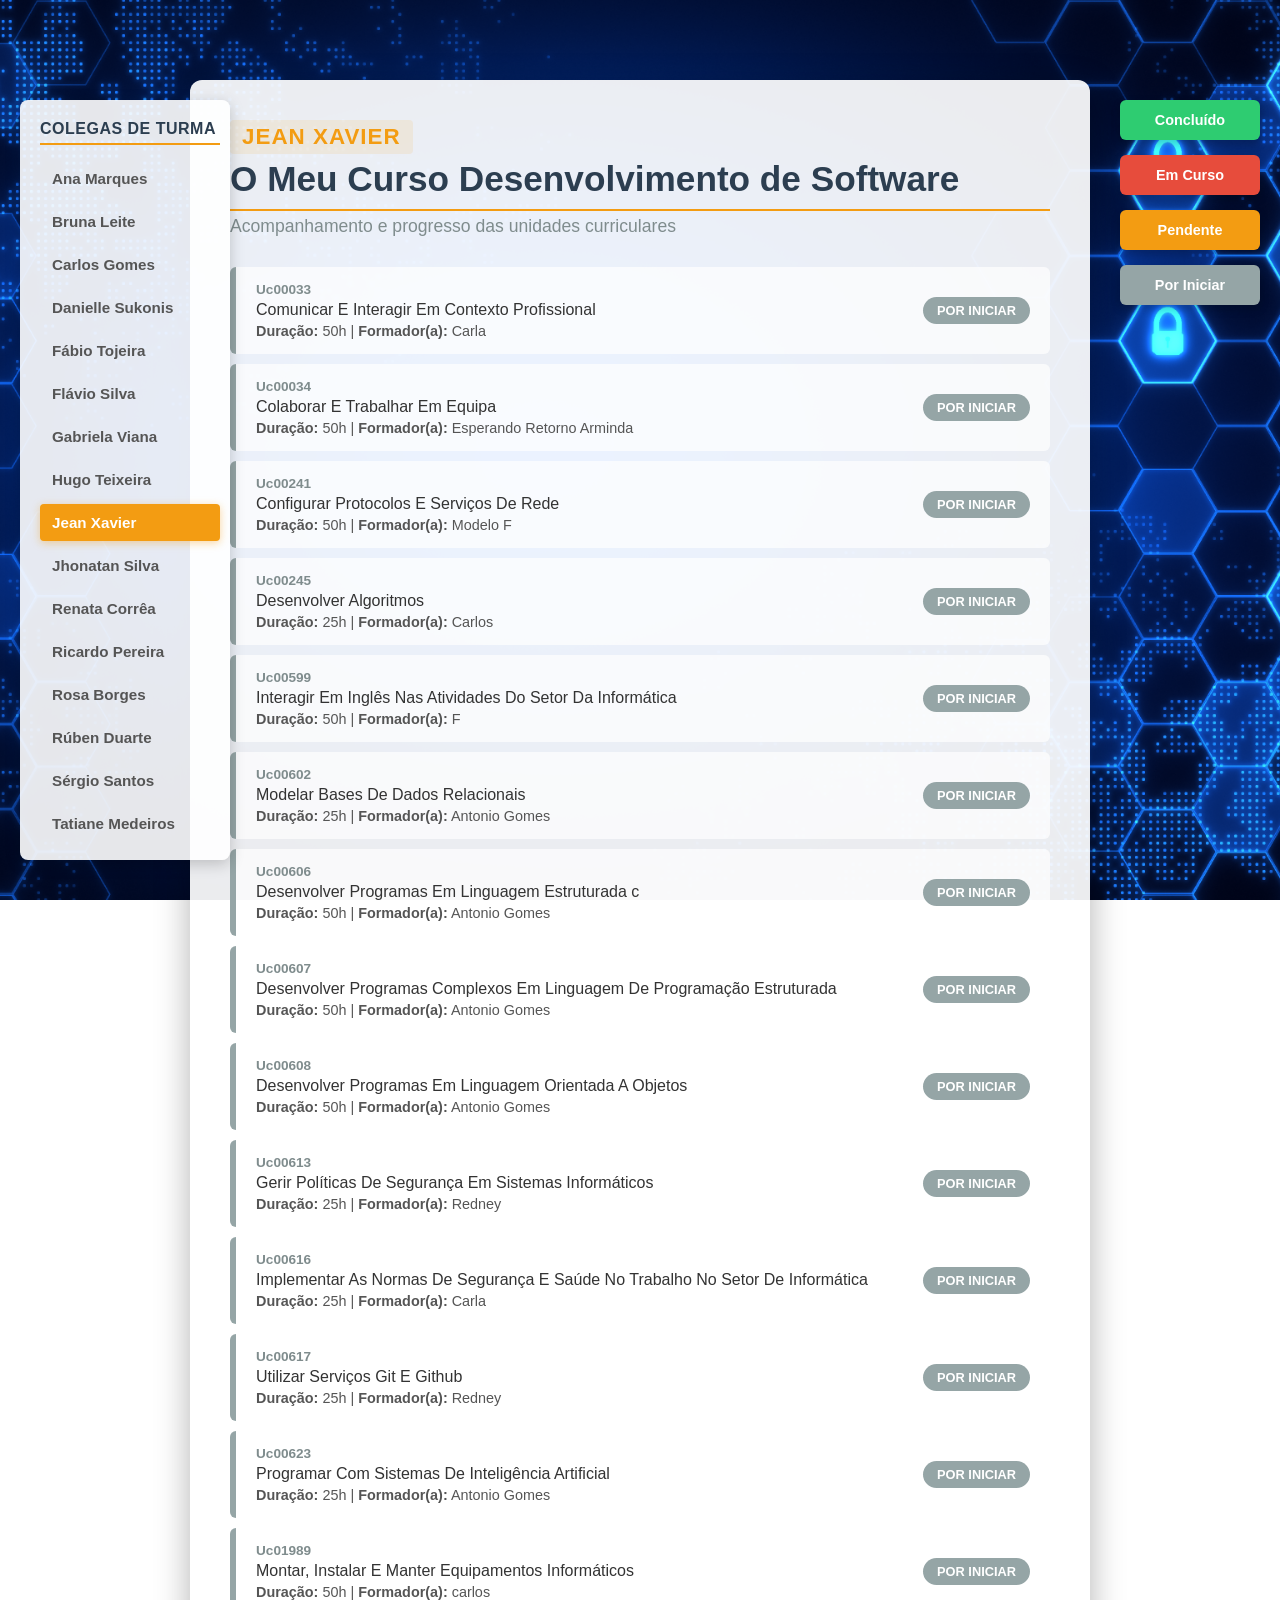
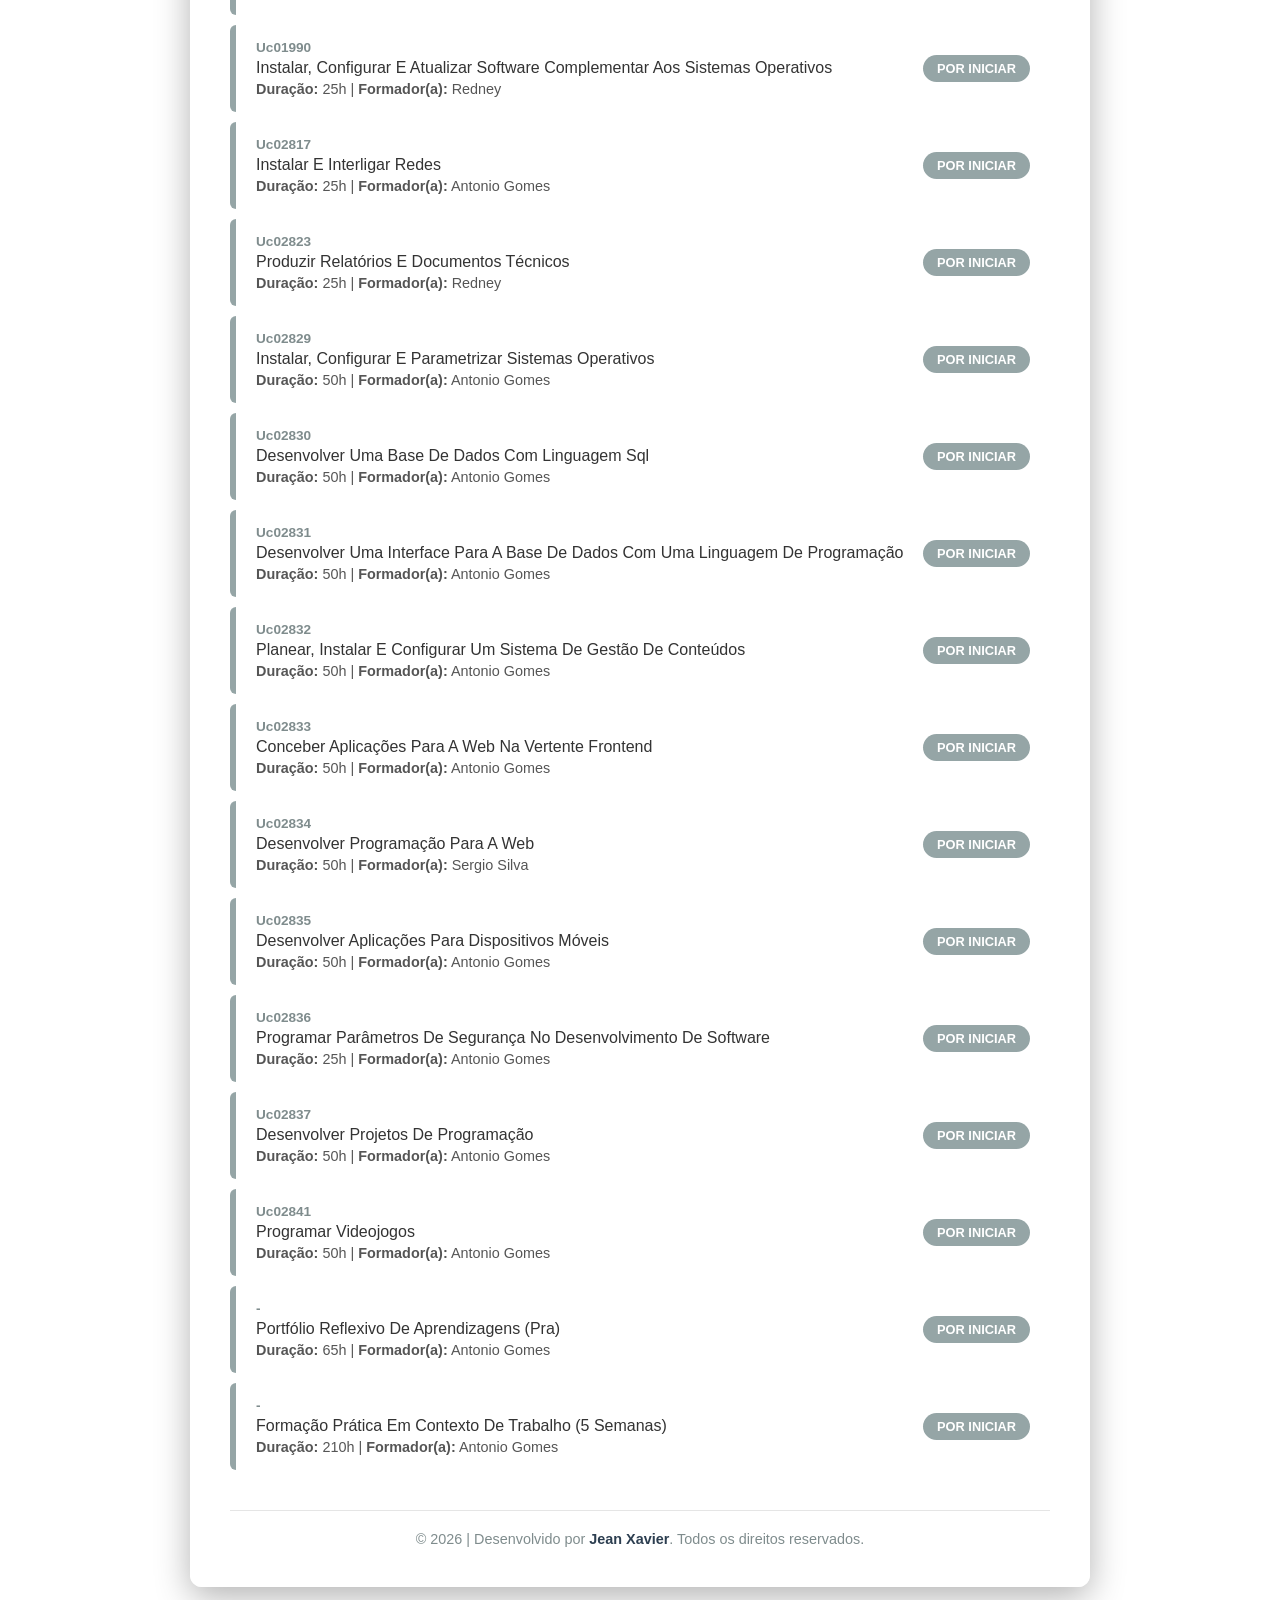
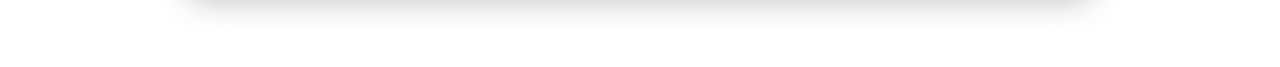
==== index.html @ ca2a17a9 "Rename minhasucs.html to index.html" ====
<!DOCTYPE html>
<html lang="pt-PT">
<head>
    <meta charset="UTF-8">
    <meta name="viewport" content="width=device-width, initial-scale=1.0">
    <title>O Meu Curso Desenvolvimento de Software</title>
    <!-- Interligação ao ficheiro CSS externo -->
    <link rel="stylesheet" href="estilos.css">
</head>
<body>

     <!-- LISTA DE COLEGAS (Lado Esquerdo) - Lista Atualizada -->
    <div class="painel-colegas-esquerda">
        <h3>Colegas de Turma</h3>
        <ul class="lista-colegas">
            <li class="colega-item" onclick="selecionarAluno(this)">Ana Marques</li>
            <li class="colega-item" onclick="selecionarAluno(this)">Bruna Leite</li>
            <li class="colega-item" onclick="selecionarAluno(this)">Carlos Gomes</li>
            <li class="colega-item" onclick="selecionarAluno(this)">Danielle Sukonis</li>
            <li class="colega-item" onclick="selecionarAluno(this)">Fábio Tojeira</li>
            <li class="colega-item" onclick="selecionarAluno(this)">Flávio Silva</li>
            <li class="colega-item" onclick="selecionarAluno(this)">Gabriela Viana</li>
            <li class="colega-item" onclick="selecionarAluno(this)">Hugo Teixeira</li>
            <li class="colega-item active" onclick="selecionarAluno(this)">Jean Xavier</li>
            <li class="colega-item" onclick="selecionarAluno(this)">Jhonatan Silva</li>
            <li class="colega-item" onclick="selecionarAluno(this)">Renata Corrêa</li>
            <li class="colega-item" onclick="selecionarAluno(this)">Ricardo Pereira</li>
            <li class="colega-item" onclick="selecionarAluno(this)">Rosa Borges</li>
            <li class="colega-item" onclick="selecionarAluno(this)">Rúben Duarte</li>
            <li class="colega-item" onclick="selecionarAluno(this)">Sérgio Santos</li>
            <li class="colega-item" onclick="selecionarAluno(this)">Tatiane Medeiros</li>
        </ul>
    </div>
    <!-- Legendes Laterais (Fixas) - Lado Direito -->
    <div class="painel-botoes-direita">
        <button class="btn-status btn-verde">Concluído</button>
        <button class="btn-status btn-azul">Em Curso</button>
        <button class="btn-status btn-laranja">Pendente</button>
        <button class="btn-status btn-cinza">Por Iniciar</button>
    </div>

    <!-- Contentor com tamanho flexível que cresce automaticamente -->
    <div class="container-curso" style="height: auto; min-height: 400px; overflow: visible;">
        
        <!-- NOME DO ALUNO SELECIONADO NO TOPO -->
        <div id="aluno-topo-destaque" class="aluno-topo-nome">Jean Xavier</div>

        <h1>O Meu Curso Desenvolvimento de Software</h1>
        <p class="subtitulo">Acompanhamento e progresso das unidades curriculares</p>

        <!-- ABERTURA DA LISTA -->
        <ul class="lista-materias">

      
<!-- Matéria 1 -->
            <li class="materia-item" onclick="abrirSeletor(this)">
                <div class="materia-detalhes">
                    <span class="materia-codigo">Uc00033</span>
                    <span class="materia-name">Comunicar E Interagir Em Contexto Profissional</span>
                    <span class="materia-info-extra"><strong>Duração:</strong> 50h | <strong>Formador(a):</strong> Carla</span>
                </div>
                <span class="badge-status">Pendente</span>
            </li>

<!-- Matéria 2 -->
            <li class="materia-item" onclick="abrirSeletor(this)">
                <div class="materia-detalhes">
                    <span class="materia-codigo">Uc00034</span>
                    <span class="materia-name">Colaborar E Trabalhar Em Equipa</span>
                    <span class="materia-info-extra"><strong>Duração:</strong> 50h | <strong>Formador(a):</strong> Esperando Retorno Arminda</span>
                </div>
                <span class="badge-status">Pendente</span>
            </li>

<!-- Matéria 3 -->
            <li class="materia-item" onclick="abrirSeletor(this)">
                <div class="materia-detalhes">
                    <span class="materia-codigo">Uc00241</span>
                    <span class="materia-name">Configurar Protocolos E Serviços De Rede</span>
                    <span class="materia-info-extra"><strong>Duração:</strong> 50h | <strong>Formador(a):</strong> Modelo F</span>
                </div>
                <span class="badge-status">Pendente</span>
            </li>

<!-- Matéria 4 -->
            <li class="materia-item" onclick="abrirSeletor(this)">
                <div class="materia-detalhes">
                    <span class="materia-codigo">Uc00245</span>
                    <span class="materia-name">Desenvolver Algoritmos</span>
                    <span class="materia-info-extra"><strong>Duração:</strong> 25h | <strong>Formador(a):</strong> Carlos</span>
                </div>
                <span class="badge-status">Pendente</span>
            </li>

<!-- Matéria 5 -->
            <li class="materia-item" onclick="abrirSeletor(this)">
                <div class="materia-detalhes">
                    <span class="materia-codigo">Uc00599</span>
                    <span class="materia-name">Interagir Em Inglês Nas Atividades Do Setor Da Informática</span>
                    <span class="materia-info-extra"><strong>Duração:</strong> 50h | <strong>Formador(a):</strong> F</span>
                </div>
                <span class="badge-status">Pendente</span>
            </li>

<!-- Matéria 6 -->
            <li class="materia-item" onclick="abrirSeletor(this)">
                <div class="materia-detalhes">
                    <span class="materia-codigo">Uc00602</span>
                    <span class="materia-name">Modelar Bases De Dados Relacionais</span>
                    <span class="materia-info-extra"><strong>Duração:</strong> 25h | <strong>Formador(a):</strong> Antonio Gomes</span>
                </div>
                <span class="badge-status">Pendente</span>
            </li>

<!-- Matéria 7 -->
            <li class="materia-item" onclick="abrirSeletor(this)">
                <div class="materia-detalhes">
                    <span class="materia-codigo">Uc00606</span>
                    <span class="materia-name">Desenvolver Programas Em Linguagem Estruturada c</span>
                    <span class="materia-info-extra"><strong>Duração:</strong> 50h | <strong>Formador(a):</strong> Antonio Gomes</span>
                </div>
                <span class="badge-status">Pendente</span>
            </li>

<!-- Matéria 8 -->
            <li class="materia-item" onclick="abrirSeletor(this)">
                <div class="materia-detalhes">
                    <span class="materia-codigo">Uc00607</span>
                    <span class="materia-name">Desenvolver Programas Complexos Em Linguagem De Programação Estruturada</span>
                    <span class="materia-info-extra"><strong>Duração:</strong> 50h | <strong>Formador(a):</strong> Antonio Gomes</span>
                </div>
                <span class="badge-status">Pendente</span>
            </li>

<!-- Matéria 9 -->
            <li class="materia-item" onclick="abrirSeletor(this)">
                <div class="materia-detalhes">
                    <span class="materia-codigo">Uc00608</span>
                    <span class="materia-name">Desenvolver Programas Em Linguagem Orientada A Objetos</span>
                    <span class="materia-info-extra"><strong>Duração:</strong> 50h | <strong>Formador(a):</strong> Antonio Gomes</span>
                </div>
                <span class="badge-status">Pendente</span>
            </li>

<!-- Matéria 10 -->
            <li class="materia-item" onclick="abrirSeletor(this)">
                <div class="materia-detalhes">
                    <span class="materia-codigo">Uc00613</span>
                    <span class="materia-name">Gerir Políticas De Segurança Em Sistemas Informáticos</span>
                    <span class="materia-info-extra"><strong>Duração:</strong> 25h | <strong>Formador(a):</strong> Redney</span>
                </div>
                <span class="badge-status">Pendente</span>
            </li>

<!-- Matéria 11 -->
            <li class="materia-item" onclick="abrirSeletor(this)">
                <div class="materia-detalhes">
                    <span class="materia-codigo">Uc00616</span>
                    <span class="materia-name">Implementar As Normas De Segurança E Saúde No Trabalho No Setor De Informática</span>
                    <span class="materia-info-extra"><strong>Duração:</strong> 25h | <strong>Formador(a):</strong> Carla</span>
                </div>
                <span class="badge-status">Pendente</span>
            </li>

<!-- Matéria 12 -->
            <li class="materia-item" onclick="abrirSeletor(this)">
                <div class="materia-detalhes">
                    <span class="materia-codigo">Uc00617</span>
                    <span class="materia-name">Utilizar Serviços Git E Github</span>
                    <span class="materia-info-extra"><strong>Duração:</strong> 25h | <strong>Formador(a):</strong> Redney</span>
                </div>
                <span class="badge-status">Pendente</span>
            </li>

<!-- Matéria 13 -->
            <li class="materia-item" onclick="abrirSeletor(this)">
                <div class="materia-detalhes">
                    <span class="materia-codigo">Uc00623</span>
                    <span class="materia-name">Programar Com Sistemas De Inteligência Artificial</span>
                    <span class="materia-info-extra"><strong>Duração:</strong> 25h | <strong>Formador(a):</strong> Antonio Gomes</span>
                </div>
                <span class="badge-status">Pendente</span>
            </li>

<!-- Matéria 14 -->
            <li class="materia-item" onclick="abrirSeletor(this)">
                <div class="materia-detalhes">
                    <span class="materia-codigo">Uc01989</span>
                    <span class="materia-name">Montar, Instalar E Manter Equipamentos Informáticos</span>
                    <span class="materia-info-extra"><strong>Duração:</strong> 50h | <strong>Formador(a):</strong> carlos</span>
                </div>
                <span class="badge-status">Pendente</span>
            </li>

<!-- Matéria 15 -->
            <li class="materia-item" onclick="abrirSeletor(this)">
                <div class="materia-detalhes">
                    <span class="materia-codigo">Uc01990</span>
                    <span class="materia-name">Instalar, Configurar E Atualizar Software Complementar Aos Sistemas Operativos</span>
                    <span class="materia-info-extra"><strong>Duração:</strong> 25h | <strong>Formador(a):</strong> Redney</span>
                </div>
                <span class="badge-status">Pendente</span>
            </li>

<!-- Matéria 16 -->
            <li class="materia-item" onclick="abrirSeletor(this)">
                <div class="materia-detalhes">
                    <span class="materia-codigo">Uc02817</span>
                    <span class="materia-name">Instalar E Interligar Redes</span>
                    <span class="materia-info-extra"><strong>Duração:</strong> 25h | <strong>Formador(a):</strong> Antonio Gomes</span>
                </div>
                <span class="badge-status">Pendente</span>
            </li>

<!-- Matéria 17 -->
            <li class="materia-item" onclick="abrirSeletor(this)">
                <div class="materia-detalhes">
                    <span class="materia-codigo">Uc02823</span>
                    <span class="materia-name">Produzir Relatórios E Documentos Técnicos</span>
                    <span class="materia-info-extra"><strong>Duração:</strong> 25h | <strong>Formador(a):</strong> Redney</span>
                </div>
                <span class="badge-status">Pendente</span>
            </li>

<!-- Matéria 18 -->
            <li class="materia-item" onclick="abrirSeletor(this)">
                <div class="materia-detalhes">
                    <span class="materia-codigo">Uc02829</span>
                    <span class="materia-name">Instalar, Configurar E Parametrizar Sistemas Operativos</span>
                    <span class="materia-info-extra"><strong>Duração:</strong> 50h | <strong>Formador(a):</strong> Antonio Gomes</span>
                </div>
                <span class="badge-status">Pendente</span>
            </li>

<!-- Matéria 19 -->
            <li class="materia-item" onclick="abrirSeletor(this)">
                <div class="materia-detalhes">
                    <span class="materia-codigo">Uc02830</span>
                    <span class="materia-name">Desenvolver Uma Base De Dados Com Linguagem Sql</span>
                    <span class="materia-info-extra"><strong>Duração:</strong> 50h | <strong>Formador(a):</strong> Antonio Gomes</span>
                </div>
                <span class="badge-status">Pendente</span>
            </li>

<!-- Matéria 20 -->
            <li class="materia-item" onclick="abrirSeletor(this)">
                <div class="materia-detalhes">
                    <span class="materia-codigo">Uc02831</span>
                    <span class="materia-name">Desenvolver Uma Interface Para A Base De Dados Com Uma Linguagem De Programação</span>
                    <span class="materia-info-extra"><strong>Duração:</strong> 50h | <strong>Formador(a):</strong> Antonio Gomes</span>
                </div>
                <span class="badge-status">Pendente</span>
            </li>

<!-- Matéria 21 -->
            <li class="materia-item" onclick="abrirSeletor(this)">
                <div class="materia-detalhes">
                    <span class="materia-codigo">Uc02832</span>
                    <span class="materia-name">Planear, Instalar E Configurar Um Sistema De Gestão De Conteúdos</span>
                    <span class="materia-info-extra"><strong>Duração:</strong> 50h | <strong>Formador(a):</strong> Antonio Gomes</span>
                </div>
                <span class="badge-status">Pendente</span>
            </li>

<!-- Matéria 22 -->
            <li class="materia-item" onclick="abrirSeletor(this)">
                <div class="materia-detalhes">
                    <span class="materia-codigo">Uc02833</span>
                    <span class="materia-name">Conceber Aplicações Para A Web Na Vertente Frontend</span>
                    <span class="materia-info-extra"><strong>Duração:</strong> 50h | <strong>Formador(a):</strong> Antonio Gomes</span>
                </div>
                <span class="badge-status">Pendente</span>
            </li>

<!-- Matéria 23 -->
            <li class="materia-item" onclick="abrirSeletor(this)">
                <div class="materia-detalhes">
                    <span class="materia-codigo">Uc02834</span>
                    <span class="materia-name">Desenvolver Programação Para A Web</span>
                    <span class="materia-info-extra"><strong>Duração:</strong> 50h | <strong>Formador(a):</strong> Sergio Silva</span>
                </div>
                <span class="badge-status">Pendente</span>
            </li>

<!-- Matéria 24 -->
            <li class="materia-item" onclick="abrirSeletor(this)">
                <div class="materia-detalhes">
                    <span class="materia-codigo">Uc02835</span>
                    <span class="materia-name">Desenvolver Aplicações Para Dispositivos Móveis</span>
                    <span class="materia-info-extra"><strong>Duração:</strong> 50h | <strong>Formador(a):</strong> Antonio Gomes</span>
                </div>
                <span class="badge-status">Pendente</span>
            </li>

<!-- Matéria 25 -->
            <li class="materia-item" onclick="abrirSeletor(this)">
                <div class="materia-detalhes">
                    <span class="materia-codigo">Uc02836</span>
                    <span class="materia-name">Programar Parâmetros De Segurança No Desenvolvimento De Software</span>
                    <span class="materia-info-extra"><strong>Duração:</strong> 25h | <strong>Formador(a):</strong> Antonio Gomes</span>
                </div>
                <span class="badge-status">Pendente</span>
            </li>

<!-- Matéria 26 -->
            <li class="materia-item" onclick="abrirSeletor(this)">
                <div class="materia-detalhes">
                    <span class="materia-codigo">Uc02837</span>
                    <span class="materia-name">Desenvolver Projetos De Programação</span>
                    <span class="materia-info-extra"><strong>Duração:</strong> 50h | <strong>Formador(a):</strong> Antonio Gomes</span>
                </div>
                <span class="badge-status">Pendente</span>
            </li>

<!-- Matéria 27 -->
            <li class="materia-item" onclick="abrirSeletor(this)">
                <div class="materia-detalhes">
                    <span class="materia-codigo">Uc02841</span>
                    <span class="materia-name">Programar Videojogos</span>
                    <span class="materia-info-extra"><strong>Duração:</strong> 50h | <strong>Formador(a):</strong> Antonio Gomes</span>
                </div>
                <span class="badge-status">Pendente</span>
            </li>

<!-- Matéria 28 -->
            <li class="materia-item" onclick="abrirSeletor(this)">
                <div class="materia-detalhes">
                    <span class="materia-codigo">-</span>
                    <span class="materia-name">Portfólio Reflexivo De Aprendizagens (Pra)</span>
                    <span class="materia-info-extra"><strong>Duração:</strong> 65h | <strong>Formador(a):</strong> Antonio Gomes</span>
                </div>
                <span class="badge-status">Pendente</span>
            </li>

<!-- Matéria 29 -->
            <li class="materia-item" onclick="abrirSeletor(this)">
                <div class="materia-detalhes">
                    <span class="materia-codigo">-</span>
                    <span class="materia-name">Formação Prática Em Contexto De Trabalho (5 Semanas)</span>
                    <span class="materia-info-extra"><strong>Duração:</strong> 210h | <strong>Formador(a):</strong> Antonio Gomes</span>
                </div>
                <span class="badge-status">Pendente</span>
            </li>

            <!-- PODE COLAR AS RESTANTES MATÉRIAS EXATAMENTE AQUI -->

        </ul> <!-- FECHO DA LISTA -->

        <!-- Rodapé do Projeto -->
        <footer class="footer-curso">
            <p>&copy; <span id="ano-atual">2026</span> | Desenvolvido por <strong>Jean Xavier</strong>. Todos os direitos reservados.</p>
        </footer>

    </div> <!-- FECHO DA DIV CONTAINER-CURSO -->

    <!-- Painel Push de Seleção Flutuante -->
    <div id="modalStatus" class="modal-background" onclick="fecharSeletor(event)">
        <div class="modal-content">
            <h3>Alterar Estado da Matéria</h3>
            <div class="modal-botoes">
                <button class="btn-status btn-verde" onclick="atualizarStatus('concluido', 'Concluído')">Concluído</button>
                <button class="btn-status btn-azul" onclick="atualizarStatus('andamento', 'Em Curso')">Em Curso</button>
                <button class="btn-status btn-laranja" onclick="atualizarStatus('pendente', 'Pendente')">Pendente</button>
                <button class="btn-status btn-cinza" onclick="atualizarStatus('por-iniciar', 'Por Iniciar')">Por Iniciar</button>
            </div>
        </div>
    </div>

    <!-- JavaScript Avançado com suporte a múltiplos Alunos -->
    <script>
        document.getElementById('ano-atual').innerText = new Date().getFullYear();

        let elementoSelecionado = null;
        let alunoAtivo = "Jean Xavier"; // Define o aluno padrão ao carregar a página

        // Carrega os dados salvos do aluno ativo
        function carregarEstadosAluno() {
            document.querySelectorAll('.materia-item').forEach(materia => {
                const idMateria = materia.getAttribute('data-id');
                // O segredo está aqui: a chave de salvamento junta o nome do aluno com o ID da UC
                const chaveSalvamento = alunoAtivo + "_" + idMateria;
                const estadoGuardado = localStorage.getItem(chaveSalvamento);

                if (estadoGuardado) {
                    const dados = JSON.parse(estadoGuardado);
                    materia.className = "materia-item " + dados.classe;
                    const badge = materia.querySelector('.badge-status');
                    if (badge) { badge.innerText = dados.texto; }
                } else {
                    // Se o aluno não tiver dados salvos nesta UC, reseta para o padrão "Por Iniciar"
                    materia.className = "materia-item por-iniciar";
                    const badge = materia.querySelector('.badge-status');
                    if (badge) { badge.innerText = "Por Iniciar"; }
                }
            });
        }

        // Executado ao clicar num nome da lista da esquerda
        function selecionarAluno(elemento) {
            // Remove destaque ativo do anterior e coloca no novo
            document.querySelectorAll('.colega-item').forEach(item => item.classList.remove('active'));
            elemento.classList.add('active');

            // Atualiza as variáveis e o texto do topo
            alunoAtivo = elemento.innerText;
            document.getElementById('aluno-topo-destaque').innerText = alunoAtivo;

            // Recarrega as matérias com o histórico deste aluno específico
            carregarEstadosAluno();
        }

        // Recupera dados do aluno padrão ao abrir a página
        window.addEventListener('DOMContentLoaded', () => {
            carregarEstadosAluno();
        });

        function abrirSeletor(elemento) {
            elementoSelecionado = elemento;
            document.getElementById('modalStatus').classList.add('active');
        }

        function fecharSeletor(event) {
            if (!event || event.target.id === 'modalStatus') {
                document.getElementById('modalStatus').classList.remove('active');
                elementoSelecionado = null;
            }
        }

        function atualizarStatus(classeStatus, textoBadge) {
            if (elementoSelecionado) {
                elementoSelecionado.className = "materia-item " + classeStatus;
                const badge = elementoSelecionado.querySelector('.badge-status');
                if (badge) { badge.innerText = textoBadge; }

                const idMateria = elementoSelecionado.getAttribute('data-id');
                if (idMateria) {
                    // Guarda associando ao Nome do Aluno Atual
                    const chaveSalvamento = alunoAtivo + "_" + idMateria;
                    const dadosParaGuardar = { classe: classeStatus, texto: textoBadge };
                    localStorage.setItem(chaveSalvamento, JSON.stringify(dadosParaGuardar));
                }
                fecharSeletor(null);
            }
        }
    </script>
</body>
</html>
---- estilos.css ----
/* ==========================================================================
   CAMPO IDENTIFICADO PARA ADICIONAR A FOTO DE FUNDO
   Substitua o link dentro de url('...') pela imagem que desejar
   ========================================================================== */
body {
    background-image: url('fundo.png'); 
    background-attachment: fixed;          
    background-size: cover;                  
    background-position: center;         
    background-repeat: no-repeat;
    font-family: Arial, sans-serif;
    color: #333333;
    min-height: 100vh;
    padding: 40px 20px;
    margin: 0;
    box-sizing: border-box;
}

* {
    box-sizing: border-box;
    padding: 0;
    margin: 0;
}

.container-curso {
    max-width: 900px;
    margin: 40px auto;
    background: rgba(255, 255, 255, 0.92); 
    padding: 40px;
    border-radius: 12px;
    box-shadow: 0 10px 35px rgba(0,0,0,0.3); 
    position: relative;
}

h1 {
    color: #2c3e50;
    margin-bottom: 5px;
    font-size: 2.2rem;
    border-bottom: 2px solid #f39c12;
    padding-bottom: 10px;
}

.subtitulo {
    font-size: 1.1rem;
    color: #7f8c8d;
    margin-bottom: 30px;
}

.lista-materias {
    list-style: none;
}

.materia-item {
    display: flex;
    justify-content: space-between;
    align-items: center;
    padding: 15px 20px;
    margin-bottom: 10px;
    background: rgba(255, 255, 255, 0.7);
    border-radius: 6px;
    border-left: 6px solid #bdc3c7;
    transition: all 0.25s ease;
    cursor: pointer;
}

.materia-item:hover {
    background: #ffffff;
    transform: translateX(8px);
    box-shadow: 0 4px 15px rgba(0,0,0,0.12);
}

.materia-detalhes {
    display: flex;
    flex-direction: column;
    gap: 4px;
}

.materia-codigo {
    font-size: 0.85rem;
    font-weight: bold;
    color: #7f8c8d;
}

.materia-nome {
    font-size: 1.15rem;
    font-weight: bold;
    color: #2c3e50;
    transition: all 0.2s ease;
}

.materia-info-extra {
    font-size: 0.9rem;
    color: #555555;
}

/* ==========================================================================
   CONFIGURAÇÃO DOS ESTADOS E CORES ATUALIZADAS
   ========================================================================== */
   
/* 1. Concluído: Verde e Riscado */
.materia-item.concluido { border-left-color: #2ecc71; }
.materia-item.concluido .materia-nome {
    color: #2ecc71;
    text-decoration: line-through;
    opacity: 0.75;
}
.materia-item.concluido .badge-status { background-color: #2ecc71; }

/* 2. Em Curso: Vermelho */
.materia-item.andamento { border-left-color: #e74c3c; }
.materia-item.andamento .badge-status { background-color: #e74c3c; }

/* 3. Pendente: Laranja */
.materia-item.pendente { border-left-color: #f39c12; }
.materia-item.pendente .badge-status { background-color: #f39c12; }

/* 4. Por Iniciar / Cancelar: Cinza */
.materia-item.por-iniciar { border-left-color: #95a5a6; }
.materia-item.por-iniciar .badge-status { background-color: #95a5a6; }

.badge-status {
    padding: 6px 14px;
    border-radius: 20px;
    color: white;
    font-size: 0.8rem;
    font-weight: bold;
    text-transform: uppercase;
    white-space: nowrap;
}

/* BOTOES FIXOS NA LATERAL DIREITA */
.painel-botoes-direita {
    position: fixed;
    top: 100px;
    right: 20px;
    display: flex;
    flex-direction: column;
    gap: 15px;
    z-index: 1000;
}

.btn-status {
    width: 140px;
    padding: 12px;
    border: none;
    border-radius: 6px;
    color: white;
    font-weight: bold;
    font-size: 0.9rem;
    cursor: pointer;
    box-shadow: 0 4px 10px rgba(0,0,0,0.2);
    transition: transform 0.2s ease, box-shadow 0.2s ease;
    text-align: center;
}

.btn-status:hover {
    transform: scale(1.05);
    box-shadow: 0 6px 15px rgba(0,0,0,0.3);
}

.btn-verde { background-color: #2ecc71; }
.btn-azul { background-color: #e74c3c; } /* Mudado para Vermelho na lateral */
.btn-laranja { background-color: #f39c12; }
.btn-cinza { background-color: #95a5a6; }

/* MODAL / POPUP FLUTUANTE (PUSH SELECTION) */
.modal-background {
    position: fixed;
    top: 0;
    left: 0;
    width: 100%;
    height: 100%;
    background: rgba(0, 0, 0, 0.5);
    display: flex;
    justify-content: center;
    align-items: center;
    z-index: 2000;
    opacity: 0;
    pointer-events: none;
    transition: opacity 0.3s ease;
}

.modal-background.active {
    opacity: 1;
    pointer-events: auto;
}

.modal-content {
    background: white;
    padding: 30px;
    border-radius: 12px;
    text-align: center;
    box-shadow: 0 10px 30px rgba(0,0,0,0.3);
    max-width: 350px;
    width: 100%;
    transform: scale(0.8);
    transition: transform 0.3s ease;
}

.modal-background.active .modal-content { transform: scale(1); }
.modal-content h3 { margin-bottom: 20px; color: #2c3e50; font-size: 1.2rem; }
.modal-botoes { display: flex; flex-direction: column; gap: 12px; align-items: center; }
.modal-botoes .btn-status { width: 100%; }

.footer-curso {
    text-align: center;
    margin-top: 40px;
    padding-top: 20px;
    border-top: 1px solid rgba(0, 0, 0, 0.1);
    font-size: 0.9rem;
    color: #7f8c8d;
}
.footer-curso strong {
    color: #2c3e50;
}

@media (max-width: 1200px) {
    .painel-botoes-direita {
        position: static;
        flex-direction: row;
        justify-content: center;
        margin-bottom: 20px;
    }
}
/* ==========================================================================
   NOVOS COMPONENTES: LISTA DE COLEGAS E NOME NO TOPO
   ========================================================================== */

.painel-colegas-esquerda {
    position: fixed;
    top: 100px;
    left: 20px;
    width: 210px;
    background: rgba(255, 255, 255, 0.9);
    padding: 20px;
    border-radius: 8px;
    box-shadow: 0 4px 15px rgba(0,0,0,0.2);
    z-index: 1000;

 /* LINHAS ADICIONADAS PARA ADICIONAR O SCROLL: */
    max-height: calc(100vh - 140px); /* Limita a altura do painel ao tamanho do ecrã */
    overflow-y: auto;                /* Ativa a barra de rolagem vertical quando necessário */
    padding-right: 10px;             /* Cria espaço para a barra de rolagem não cortar as letras */
}
.painel-colegas-esquerda h3 {
    font-size: 1rem;
    color: #2c3e50;
    margin-bottom: 15px;
    border-bottom: 2px solid #f39c12;
    padding-bottom: 5px;
    text-transform: uppercase;
    letter-spacing: 0.5px;
}

.lista-colegas {
    list-style: none;
}

.colega-item {
    padding: 10px 12px;
    margin-bottom: 6px;
    border-radius: 4px;
    cursor: pointer;
    font-weight: bold;
    font-size: 0.95rem;
    color: #555;
    transition: all 0.2s ease;
}

.colega-item:hover {
    background: rgba(243, 156, 18, 0.15);
    color: #f39c12;
    transform: translateX(4px);
}


/* Aluno atualmente selecionado na lista */
.colega-item.active {
    background: #f39c12;
    color: white;
    box-shadow: 0 2px 8px rgba(243, 156, 18, 0.4);
}

/* Texto de destaque no topo (Acima do H1) */
.aluno-topo-nome {
    font-size: 1.4rem;
    font-weight: bold;
    color: #f39c12;
    text-transform: uppercase;
    letter-spacing: 1px;
    margin-bottom: 5px;
    display: inline-block;
    background: rgba(243, 156, 18, 0.1);
    padding: 4px 12px;
    border-radius: 4px;
}

/* Ajuste de margens na caixa central para não sobrepor as barras laterais */
@media (min-width: 1400px) {
    .container-curso {
        margin-left: 260px;
        margin-right: 200px;
    }
}
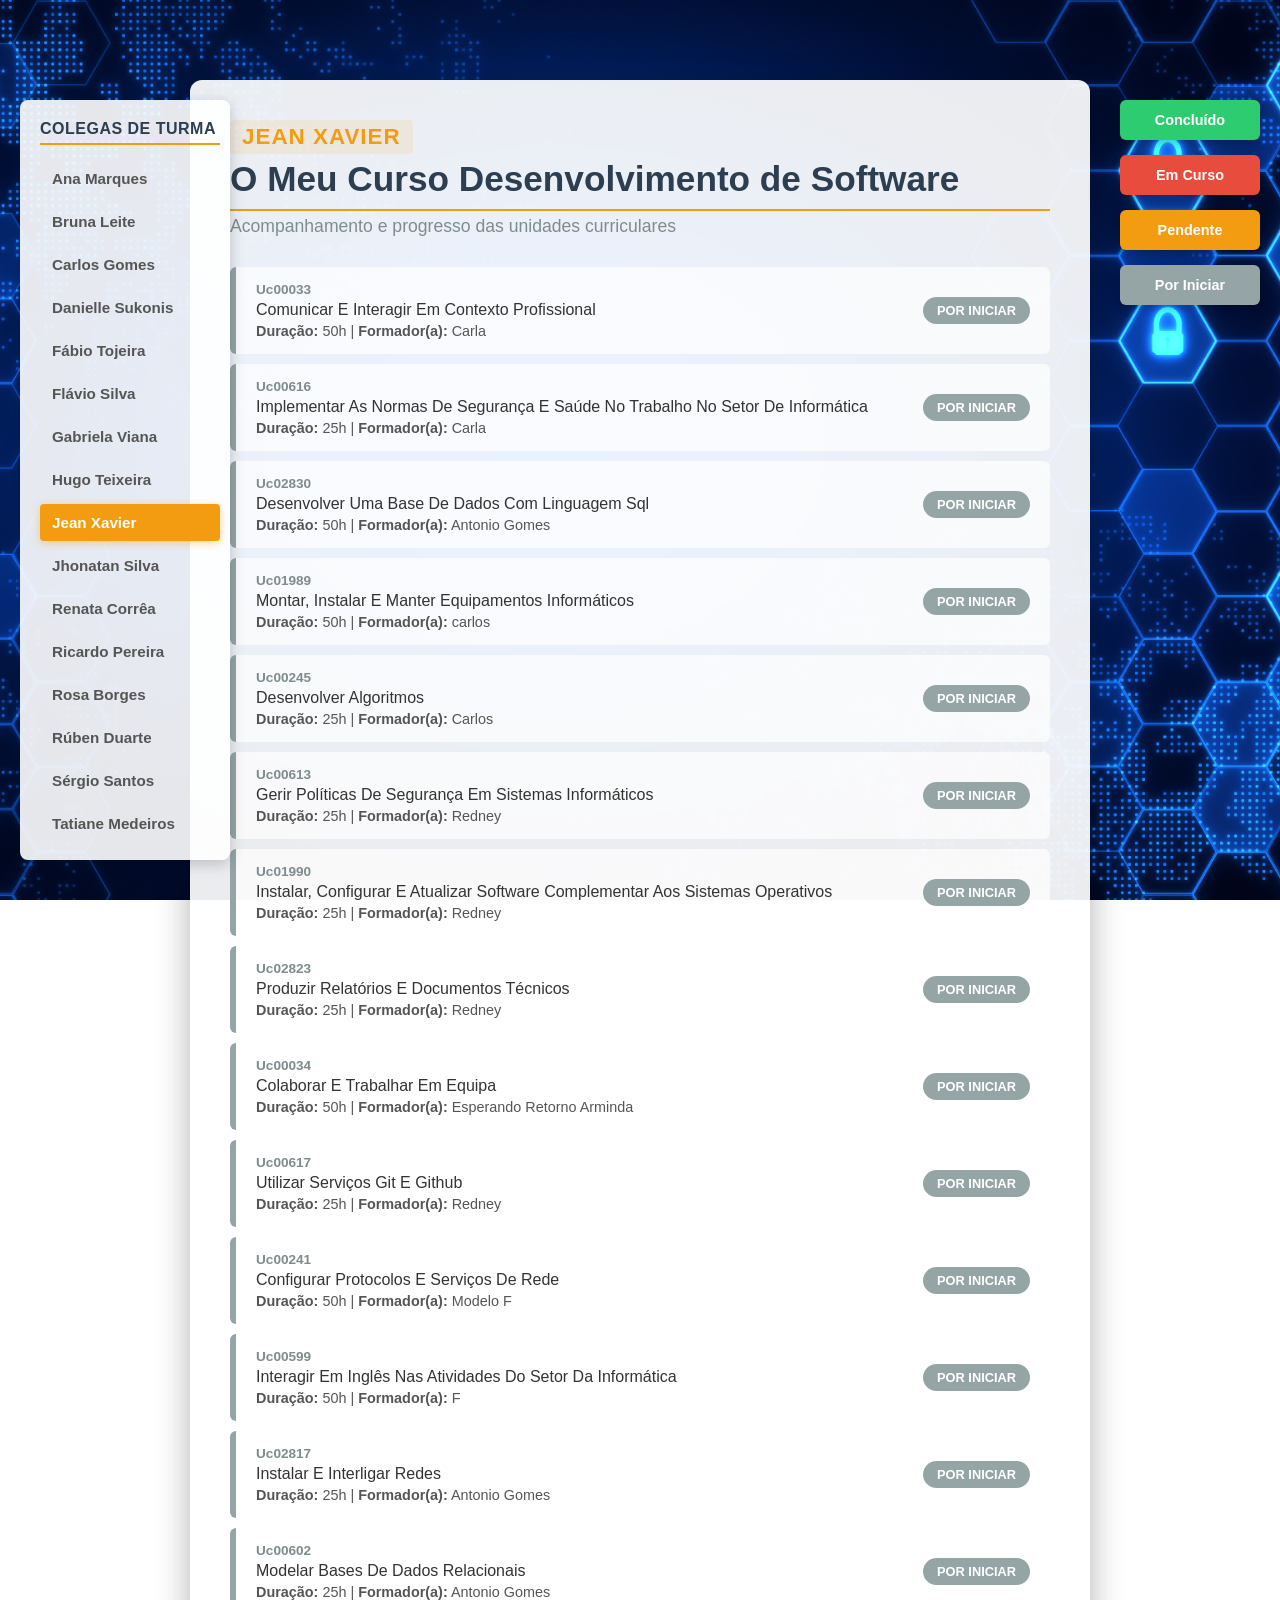
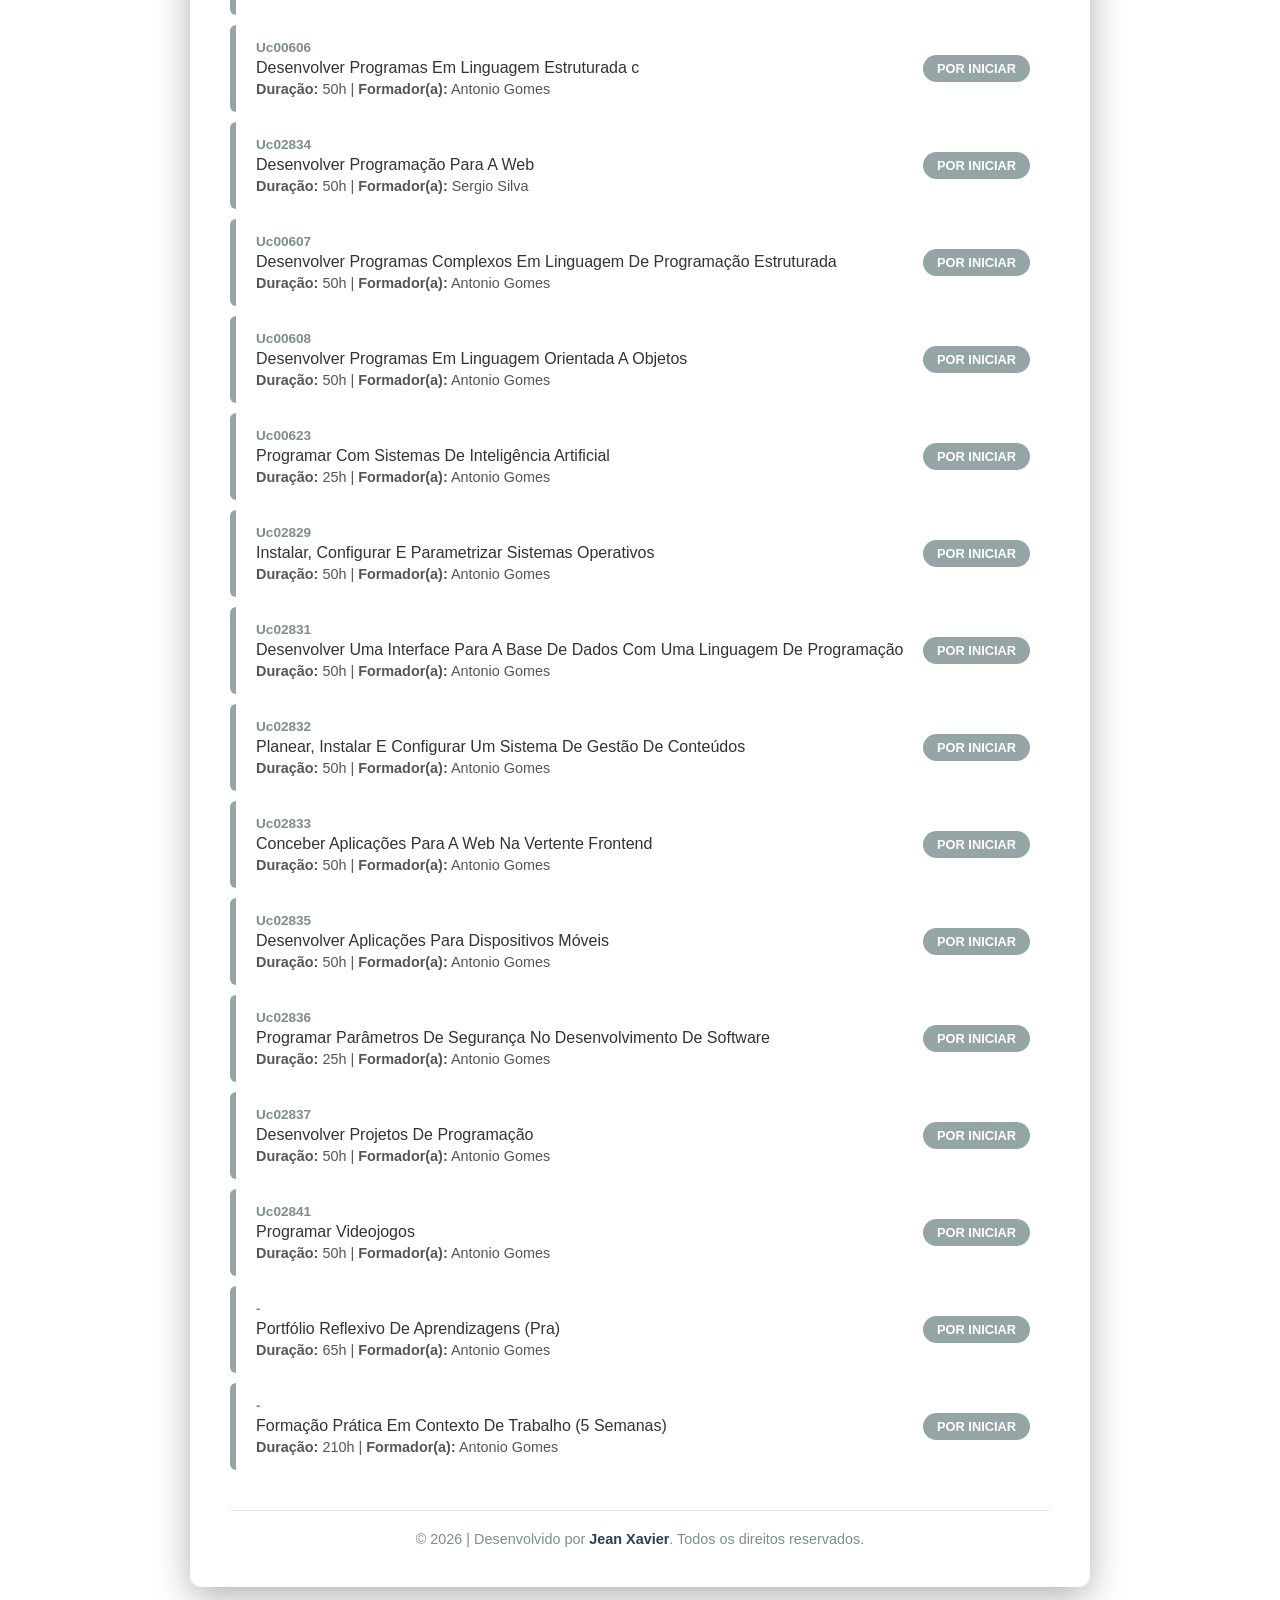
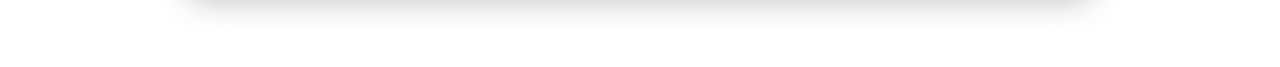
==== commit 6e4aa9dd: "Rename minhasucs.html to index.html" ====
--- a/index.html
+++ b/index.html
@@ -51,8 +51,7 @@
         <!-- ABERTURA DA LISTA -->
         <ul class="lista-materias">
 
-      
-<!-- Matéria 1 -->
+           <!-- Matéria 1 -->
             <li class="materia-item" onclick="abrirSeletor(this)">
                 <div class="materia-detalhes">
                     <span class="materia-codigo">Uc00033</span>
@@ -65,6 +64,76 @@
 <!-- Matéria 2 -->
             <li class="materia-item" onclick="abrirSeletor(this)">
                 <div class="materia-detalhes">
+                    <span class="materia-codigo">Uc00616</span>
+                    <span class="materia-name">Implementar As Normas De Segurança E Saúde No Trabalho No Setor De Informática</span>
+                    <span class="materia-info-extra"><strong>Duração:</strong> 25h | <strong>Formador(a):</strong> Carla</span>
+                </div>
+                <span class="badge-status">Pendente</span>
+            </li>
+
+<!-- Matéria 3 -->
+            <li class="materia-item" onclick="abrirSeletor(this)">
+                <div class="materia-detalhes">
+                    <span class="materia-codigo">Uc02830</span>
+                    <span class="materia-name">Desenvolver Uma Base De Dados Com Linguagem Sql</span>
+                    <span class="materia-info-extra"><strong>Duração:</strong> 50h | <strong>Formador(a):</strong> Antonio Gomes</span>
+                </div>
+                <span class="badge-status">Pendente</span>
+            </li>
+
+<!-- Matéria 4 -->
+            <li class="materia-item" onclick="abrirSeletor(this)">
+                <div class="materia-detalhes">
+                    <span class="materia-codigo">Uc01989</span>
+                    <span class="materia-name">Montar, Instalar E Manter Equipamentos Informáticos</span>
+                    <span class="materia-info-extra"><strong>Duração:</strong> 50h | <strong>Formador(a):</strong> carlos</span>
+                </div>
+                <span class="badge-status">Pendente</span>
+            </li>
+
+<!-- Matéria 5 -->
+            <li class="materia-item" onclick="abrirSeletor(this)">
+                <div class="materia-detalhes">
+                    <span class="materia-codigo">Uc00245</span>
+                    <span class="materia-name">Desenvolver Algoritmos</span>
+                    <span class="materia-info-extra"><strong>Duração:</strong> 25h | <strong>Formador(a):</strong> Carlos</span>
+                </div>
+                <span class="badge-status">Pendente</span>
+            </li>
+
+            <!-- Matéria 6 -->
+            <li class="materia-item" onclick="abrirSeletor(this)">
+                <div class="materia-detalhes">
+                    <span class="materia-codigo">Uc00613</span>
+                    <span class="materia-name">Gerir Políticas De Segurança Em Sistemas Informáticos</span>
+                    <span class="materia-info-extra"><strong>Duração:</strong> 25h | <strong>Formador(a):</strong> Redney</span>
+                </div>
+                <span class="badge-status">Pendente</span>
+            </li>
+
+<!-- Matéria 7 -->
+            <li class="materia-item" onclick="abrirSeletor(this)">
+                <div class="materia-detalhes">
+                    <span class="materia-codigo">Uc01990</span>
+                    <span class="materia-name">Instalar, Configurar E Atualizar Software Complementar Aos Sistemas Operativos</span>
+                    <span class="materia-info-extra"><strong>Duração:</strong> 25h | <strong>Formador(a):</strong> Redney</span>
+                </div>
+                <span class="badge-status">Pendente</span>
+            </li>
+
+<!-- Matéria 8 -->
+            <li class="materia-item" onclick="abrirSeletor(this)">
+                <div class="materia-detalhes">
+                    <span class="materia-codigo">Uc02823</span>
+                    <span class="materia-name">Produzir Relatórios E Documentos Técnicos</span>
+                    <span class="materia-info-extra"><strong>Duração:</strong> 25h | <strong>Formador(a):</strong> Redney</span>
+                </div>
+                <span class="badge-status">Pendente</span>
+            </li>
+
+<!-- Matéria 9 -->
+            <li class="materia-item" onclick="abrirSeletor(this)">
+                <div class="materia-detalhes">
                     <span class="materia-codigo">Uc00034</span>
                     <span class="materia-name">Colaborar E Trabalhar Em Equipa</span>
                     <span class="materia-info-extra"><strong>Duração:</strong> 50h | <strong>Formador(a):</strong> Esperando Retorno Arminda</span>
@@ -72,7 +141,17 @@
                 <span class="badge-status">Pendente</span>
             </li>
 
-<!-- Matéria 3 -->
+<!-- Matéria 10 -->
+            <li class="materia-item" onclick="abrirSeletor(this)">
+                <div class="materia-detalhes">
+                    <span class="materia-codigo">Uc00617</span>
+                    <span class="materia-name">Utilizar Serviços Git E Github</span>
+                    <span class="materia-info-extra"><strong>Duração:</strong> 25h | <strong>Formador(a):</strong> Redney</span>
+                </div>
+                <span class="badge-status">Pendente</span>
+            </li>
+
+            <!-- Matéria 11 -->
             <li class="materia-item" onclick="abrirSeletor(this)">
                 <div class="materia-detalhes">
                     <span class="materia-codigo">Uc00241</span>
@@ -82,17 +161,7 @@
                 <span class="badge-status">Pendente</span>
             </li>
 
-<!-- Matéria 4 -->
-            <li class="materia-item" onclick="abrirSeletor(this)">
-                <div class="materia-detalhes">
-                    <span class="materia-codigo">Uc00245</span>
-                    <span class="materia-name">Desenvolver Algoritmos</span>
-                    <span class="materia-info-extra"><strong>Duração:</strong> 25h | <strong>Formador(a):</strong> Carlos</span>
-                </div>
-                <span class="badge-status">Pendente</span>
-            </li>
-
-<!-- Matéria 5 -->
+<!-- Matéria 12 -->
             <li class="materia-item" onclick="abrirSeletor(this)">
                 <div class="materia-detalhes">
                     <span class="materia-codigo">Uc00599</span>
@@ -102,7 +171,17 @@
                 <span class="badge-status">Pendente</span>
             </li>
 
-<!-- Matéria 6 -->
+<!-- Matéria 13 -->
+            <li class="materia-item" onclick="abrirSeletor(this)">
+                <div class="materia-detalhes">
+                    <span class="materia-codigo">Uc02817</span>
+                    <span class="materia-name">Instalar E Interligar Redes</span>
+                    <span class="materia-info-extra"><strong>Duração:</strong> 25h | <strong>Formador(a):</strong> Antonio Gomes</span>
+                </div>
+                <span class="badge-status">Pendente</span>
+            </li>
+
+<!-- Matéria 14 -->
             <li class="materia-item" onclick="abrirSeletor(this)">
                 <div class="materia-detalhes">
                     <span class="materia-codigo">Uc00602</span>
@@ -112,7 +191,7 @@
                 <span class="badge-status">Pendente</span>
             </li>
 
-<!-- Matéria 7 -->
+<!-- Matéria 15 -->
             <li class="materia-item" onclick="abrirSeletor(this)">
                 <div class="materia-detalhes">
                     <span class="materia-codigo">Uc00606</span>
@@ -122,7 +201,17 @@
                 <span class="badge-status">Pendente</span>
             </li>
 
-<!-- Matéria 8 -->
+<!-- Matéria 16 -->
+            <li class="materia-item" onclick="abrirSeletor(this)">
+                <div class="materia-detalhes">
+                    <span class="materia-codigo">Uc02834</span>
+                    <span class="materia-name">Desenvolver Programação Para A Web</span>
+                    <span class="materia-info-extra"><strong>Duração:</strong> 50h | <strong>Formador(a):</strong> Sergio Silva</span>
+                </div>
+                <span class="badge-status">Pendente</span>
+            </li>
+
+<!-- Matéria 17 -->
             <li class="materia-item" onclick="abrirSeletor(this)">
                 <div class="materia-detalhes">
                     <span class="materia-codigo">Uc00607</span>
@@ -132,7 +221,7 @@
                 <span class="badge-status">Pendente</span>
             </li>
 
-<!-- Matéria 9 -->
+<!-- Matéria 18 -->
             <li class="materia-item" onclick="abrirSeletor(this)">
                 <div class="materia-detalhes">
                     <span class="materia-codigo">Uc00608</span>
@@ -142,37 +231,7 @@
                 <span class="badge-status">Pendente</span>
             </li>
 
-<!-- Matéria 10 -->
-            <li class="materia-item" onclick="abrirSeletor(this)">
-                <div class="materia-detalhes">
-                    <span class="materia-codigo">Uc00613</span>
-                    <span class="materia-name">Gerir Políticas De Segurança Em Sistemas Informáticos</span>
-                    <span class="materia-info-extra"><strong>Duração:</strong> 25h | <strong>Formador(a):</strong> Redney</span>
-                </div>
-                <span class="badge-status">Pendente</span>
-            </li>
-
-<!-- Matéria 11 -->
-            <li class="materia-item" onclick="abrirSeletor(this)">
-                <div class="materia-detalhes">
-                    <span class="materia-codigo">Uc00616</span>
-                    <span class="materia-name">Implementar As Normas De Segurança E Saúde No Trabalho No Setor De Informática</span>
-                    <span class="materia-info-extra"><strong>Duração:</strong> 25h | <strong>Formador(a):</strong> Carla</span>
-                </div>
-                <span class="badge-status">Pendente</span>
-            </li>
-
-<!-- Matéria 12 -->
-            <li class="materia-item" onclick="abrirSeletor(this)">
-                <div class="materia-detalhes">
-                    <span class="materia-codigo">Uc00617</span>
-                    <span class="materia-name">Utilizar Serviços Git E Github</span>
-                    <span class="materia-info-extra"><strong>Duração:</strong> 25h | <strong>Formador(a):</strong> Redney</span>
-                </div>
-                <span class="badge-status">Pendente</span>
-            </li>
-
-<!-- Matéria 13 -->
+<!-- Matéria 19 -->
             <li class="materia-item" onclick="abrirSeletor(this)">
                 <div class="materia-detalhes">
                     <span class="materia-codigo">Uc00623</span>
@@ -182,47 +241,7 @@
                 <span class="badge-status">Pendente</span>
             </li>
 
-<!-- Matéria 14 -->
-            <li class="materia-item" onclick="abrirSeletor(this)">
-                <div class="materia-detalhes">
-                    <span class="materia-codigo">Uc01989</span>
-                    <span class="materia-name">Montar, Instalar E Manter Equipamentos Informáticos</span>
-                    <span class="materia-info-extra"><strong>Duração:</strong> 50h | <strong>Formador(a):</strong> carlos</span>
-                </div>
-                <span class="badge-status">Pendente</span>
-            </li>
-
-<!-- Matéria 15 -->
-            <li class="materia-item" onclick="abrirSeletor(this)">
-                <div class="materia-detalhes">
-                    <span class="materia-codigo">Uc01990</span>
-                    <span class="materia-name">Instalar, Configurar E Atualizar Software Complementar Aos Sistemas Operativos</span>
-                    <span class="materia-info-extra"><strong>Duração:</strong> 25h | <strong>Formador(a):</strong> Redney</span>
-                </div>
-                <span class="badge-status">Pendente</span>
-            </li>
-
-<!-- Matéria 16 -->
-            <li class="materia-item" onclick="abrirSeletor(this)">
-                <div class="materia-detalhes">
-                    <span class="materia-codigo">Uc02817</span>
-                    <span class="materia-name">Instalar E Interligar Redes</span>
-                    <span class="materia-info-extra"><strong>Duração:</strong> 25h | <strong>Formador(a):</strong> Antonio Gomes</span>
-                </div>
-                <span class="badge-status">Pendente</span>
-            </li>
-
-<!-- Matéria 17 -->
-            <li class="materia-item" onclick="abrirSeletor(this)">
-                <div class="materia-detalhes">
-                    <span class="materia-codigo">Uc02823</span>
-                    <span class="materia-name">Produzir Relatórios E Documentos Técnicos</span>
-                    <span class="materia-info-extra"><strong>Duração:</strong> 25h | <strong>Formador(a):</strong> Redney</span>
-                </div>
-                <span class="badge-status">Pendente</span>
-            </li>
-
-<!-- Matéria 18 -->
+<!-- Matéria 20 -->
             <li class="materia-item" onclick="abrirSeletor(this)">
                 <div class="materia-detalhes">
                     <span class="materia-codigo">Uc02829</span>
@@ -232,17 +251,7 @@
                 <span class="badge-status">Pendente</span>
             </li>
 
-<!-- Matéria 19 -->
-            <li class="materia-item" onclick="abrirSeletor(this)">
-                <div class="materia-detalhes">
-                    <span class="materia-codigo">Uc02830</span>
-                    <span class="materia-name">Desenvolver Uma Base De Dados Com Linguagem Sql</span>
-                    <span class="materia-info-extra"><strong>Duração:</strong> 50h | <strong>Formador(a):</strong> Antonio Gomes</span>
-                </div>
-                <span class="badge-status">Pendente</span>
-            </li>
-
-<!-- Matéria 20 -->
+<!-- Matéria 21 -->
             <li class="materia-item" onclick="abrirSeletor(this)">
                 <div class="materia-detalhes">
                     <span class="materia-codigo">Uc02831</span>
@@ -252,7 +261,7 @@
                 <span class="badge-status">Pendente</span>
             </li>
 
-<!-- Matéria 21 -->
+<!-- Matéria 22 -->
             <li class="materia-item" onclick="abrirSeletor(this)">
                 <div class="materia-detalhes">
                     <span class="materia-codigo">Uc02832</span>
@@ -262,22 +271,12 @@
                 <span class="badge-status">Pendente</span>
             </li>
 
-<!-- Matéria 22 -->
+<!-- Matéria 23 -->
             <li class="materia-item" onclick="abrirSeletor(this)">
                 <div class="materia-detalhes">
                     <span class="materia-codigo">Uc02833</span>
                     <span class="materia-name">Conceber Aplicações Para A Web Na Vertente Frontend</span>
                     <span class="materia-info-extra"><strong>Duração:</strong> 50h | <strong>Formador(a):</strong> Antonio Gomes</span>
-                </div>
-                <span class="badge-status">Pendente</span>
-            </li>
-
-<!-- Matéria 23 -->
-            <li class="materia-item" onclick="abrirSeletor(this)">
-                <div class="materia-detalhes">
-                    <span class="materia-codigo">Uc02834</span>
-                    <span class="materia-name">Desenvolver Programação Para A Web</span>
-                    <span class="materia-info-extra"><strong>Duração:</strong> 50h | <strong>Formador(a):</strong> Sergio Silva</span>
                 </div>
                 <span class="badge-status">Pendente</span>
             </li>
@@ -301,7 +300,6 @@
                 </div>
                 <span class="badge-status">Pendente</span>
             </li>
-
 <!-- Matéria 26 -->
             <li class="materia-item" onclick="abrirSeletor(this)">
                 <div class="materia-detalhes">
@@ -341,18 +339,16 @@
                 </div>
                 <span class="badge-status">Pendente</span>
             </li>
-
             <!-- PODE COLAR AS RESTANTES MATÉRIAS EXATAMENTE AQUI -->
 
         </ul> <!-- FECHO DA LISTA -->
-
         <!-- Rodapé do Projeto -->
+
         <footer class="footer-curso">
             <p>&copy; <span id="ano-atual">2026</span> | Desenvolvido por <strong>Jean Xavier</strong>. Todos os direitos reservados.</p>
         </footer>
-
     </div> <!-- FECHO DA DIV CONTAINER-CURSO -->
-
+    
     <!-- Painel Push de Seleção Flutuante -->
     <div id="modalStatus" class="modal-background" onclick="fecharSeletor(event)">
         <div class="modal-content">
@@ -371,14 +367,14 @@
         document.getElementById('ano-atual').innerText = new Date().getFullYear();
 
         let elementoSelecionado = null;
-        let alunoAtivo = "Jean Xavier"; // Define o aluno padrão ao carregar a página
-
-        // Carrega os dados salvos do aluno ativo
+        let alunoAtivo = "Jean Xavier";
+
+        // 1. SINCRONIZAÇÃO E CORREÇÃO DE LEITURA DO LOCALSTORAGE
         function carregarEstadosAluno() {
             document.querySelectorAll('.materia-item').forEach(materia => {
                 const idMateria = materia.getAttribute('data-id');
-                // O segredo está aqui: a chave de salvamento junta o nome do aluno com o ID da UC
-                const chaveSalvamento = alunoAtivo + "_" + idMateria;
+                const nomeChave = alunoAtivo.trim();
+                const chaveSalvamento = nomeChave + "_" + idMateria;
                 const estadoGuardado = localStorage.getItem(chaveSalvamento);
 
                 if (estadoGuardado) {
@@ -387,7 +383,6 @@
                     const badge = materia.querySelector('.badge-status');
                     if (badge) { badge.innerText = dados.texto; }
                 } else {
-                    // Se o aluno não tiver dados salvos nesta UC, reseta para o padrão "Por Iniciar"
                     materia.className = "materia-item por-iniciar";
                     const badge = materia.querySelector('.badge-status');
                     if (badge) { badge.innerText = "Por Iniciar"; }
@@ -395,21 +390,17 @@
             });
         }
 
-        // Executado ao clicar num nome da lista da esquerda
+        // 2. NORMALIZAÇÃO DE CHAVES (.trim()) AO SELECIONAR COLEGAS
         function selecionarAluno(elemento) {
-            // Remove destaque ativo do anterior e coloca no novo
             document.querySelectorAll('.colega-item').forEach(item => item.classList.remove('active'));
             elemento.classList.add('active');
 
-            // Atualiza as variáveis e o texto do topo
-            alunoAtivo = elemento.innerText;
+            alunoAtivo = elemento.innerText.trim();
             document.getElementById('aluno-topo-destaque').innerText = alunoAtivo;
 
-            // Recarrega as matérias com o histórico deste aluno específico
             carregarEstadosAluno();
         }
 
-        // Recupera dados do aluno padrão ao abrir a página
         window.addEventListener('DOMContentLoaded', () => {
             carregarEstadosAluno();
         });
@@ -434,8 +425,8 @@
 
                 const idMateria = elementoSelecionado.getAttribute('data-id');
                 if (idMateria) {
-                    // Guarda associando ao Nome do Aluno Atual
-                    const chaveSalvamento = alunoAtivo + "_" + idMateria;
+                    const nomeChave = alunoAtivo.trim();
+                    const chaveSalvamento = nomeChave + "_" + idMateria;
                     const dadosParaGuardar = { classe: classeStatus, texto: textoBadge };
                     localStorage.setItem(chaveSalvamento, JSON.stringify(dadosParaGuardar));
                 }
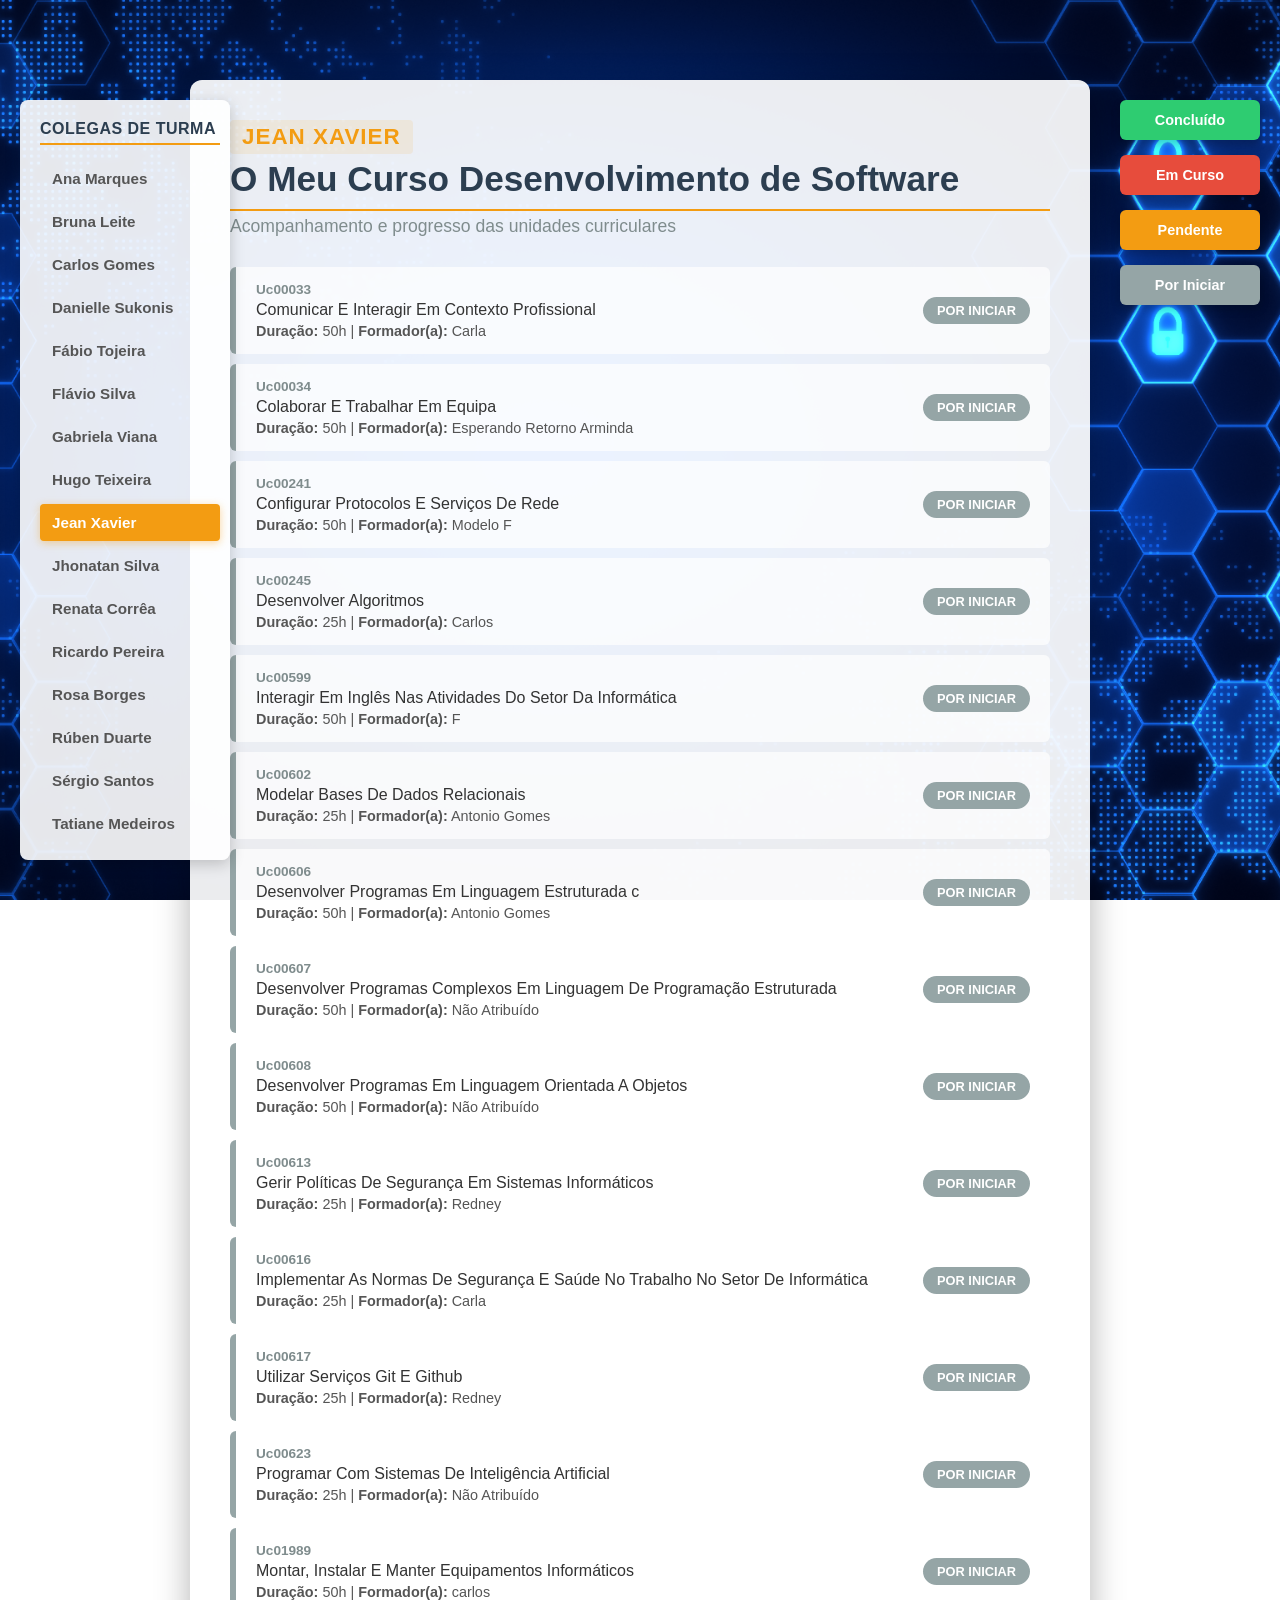
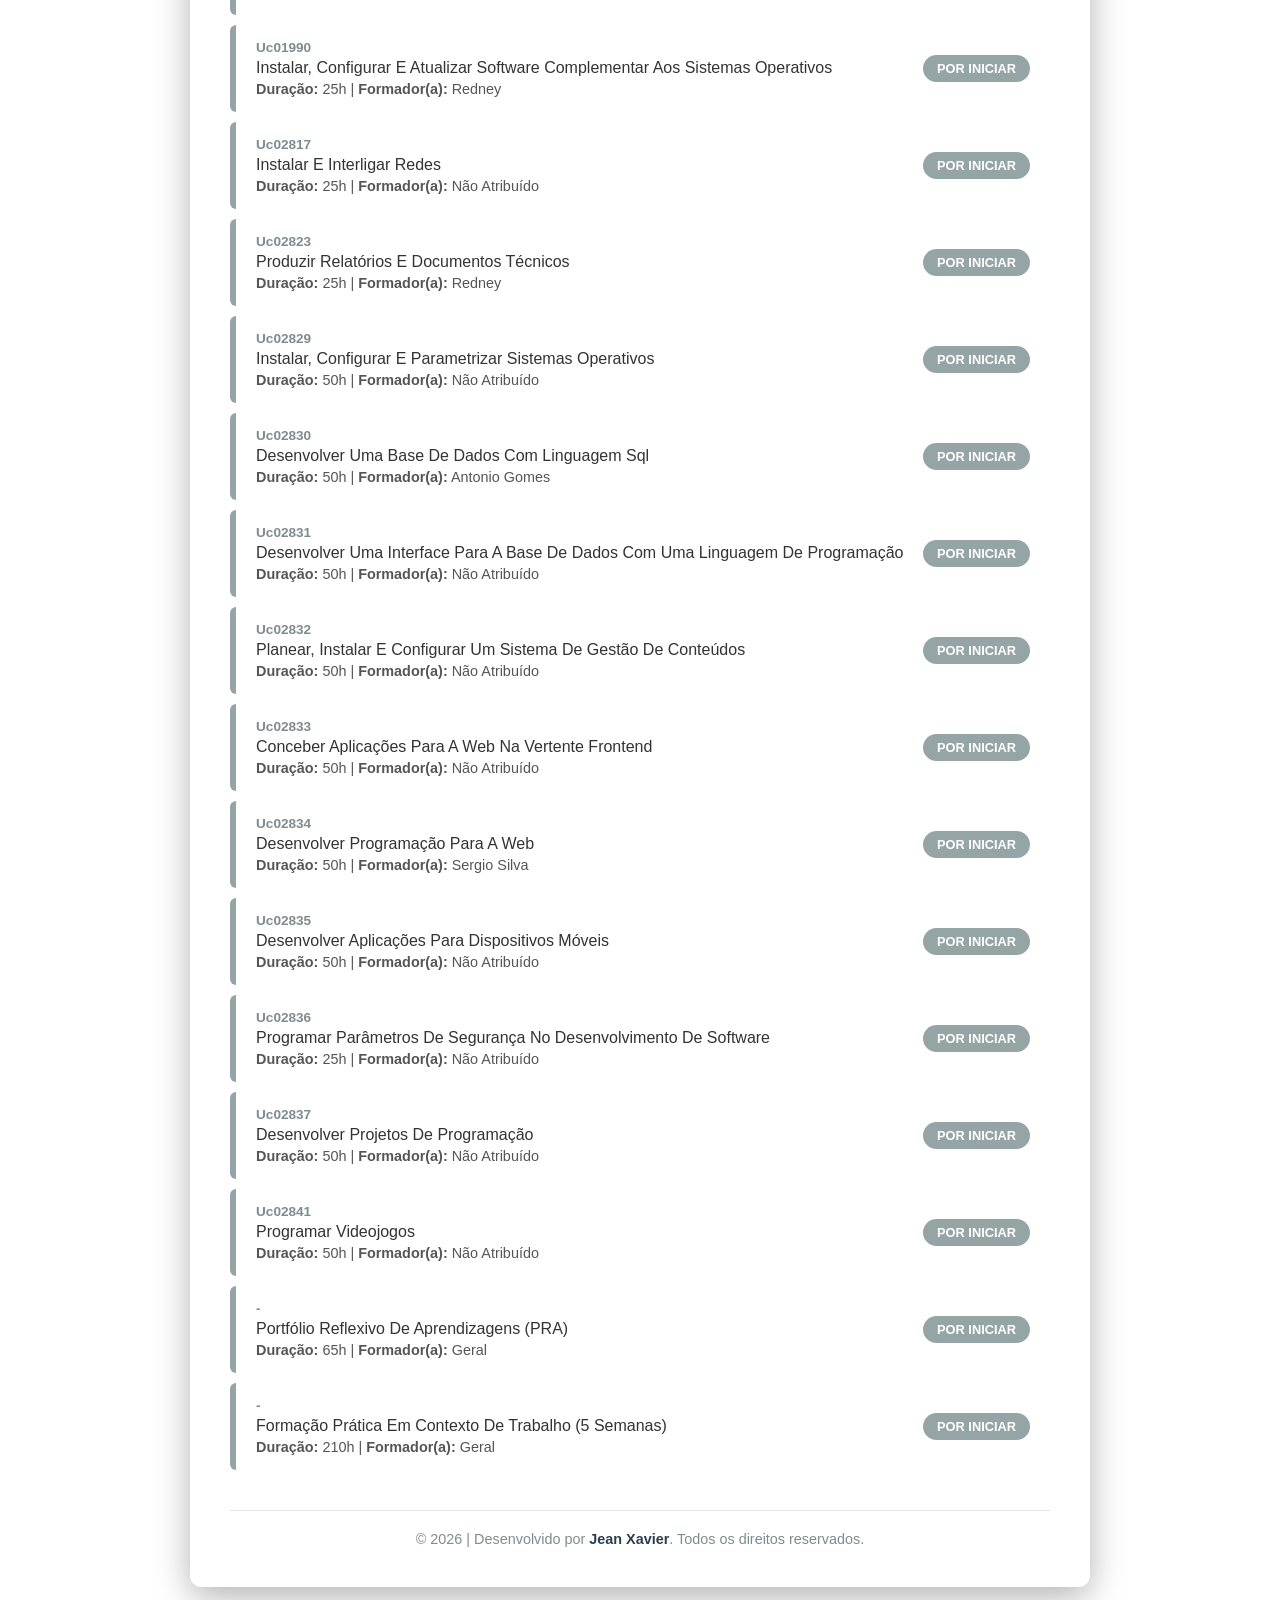
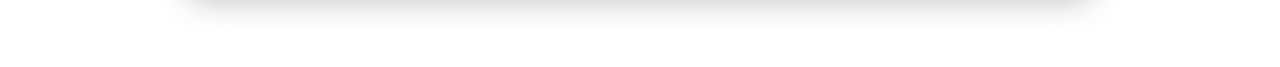
==== commit cbfa7153: "Add files via upload" ====
--- a/index.html
+++ b/index.html
@@ -51,298 +51,10 @@
         <!-- ABERTURA DA LISTA -->
         <ul class="lista-materias">
 
-           <!-- Matéria 1 -->
-            <li class="materia-item" onclick="abrirSeletor(this)">
-                <div class="materia-detalhes">
-                    <span class="materia-codigo">Uc00033</span>
-                    <span class="materia-name">Comunicar E Interagir Em Contexto Profissional</span>
-                    <span class="materia-info-extra"><strong>Duração:</strong> 50h | <strong>Formador(a):</strong> Carla</span>
-                </div>
-                <span class="badge-status">Pendente</span>
-            </li>
+                  <!-- A caixa das matérias foi reduzida a apenas 1 linha de código! -->
+        <ul class="lista-materias" id="lista-dinamica"></ul>
 
-<!-- Matéria 2 -->
-            <li class="materia-item" onclick="abrirSeletor(this)">
-                <div class="materia-detalhes">
-                    <span class="materia-codigo">Uc00616</span>
-                    <span class="materia-name">Implementar As Normas De Segurança E Saúde No Trabalho No Setor De Informática</span>
-                    <span class="materia-info-extra"><strong>Duração:</strong> 25h | <strong>Formador(a):</strong> Carla</span>
-                </div>
-                <span class="badge-status">Pendente</span>
-            </li>
-
-<!-- Matéria 3 -->
-            <li class="materia-item" onclick="abrirSeletor(this)">
-                <div class="materia-detalhes">
-                    <span class="materia-codigo">Uc02830</span>
-                    <span class="materia-name">Desenvolver Uma Base De Dados Com Linguagem Sql</span>
-                    <span class="materia-info-extra"><strong>Duração:</strong> 50h | <strong>Formador(a):</strong> Antonio Gomes</span>
-                </div>
-                <span class="badge-status">Pendente</span>
-            </li>
-
-<!-- Matéria 4 -->
-            <li class="materia-item" onclick="abrirSeletor(this)">
-                <div class="materia-detalhes">
-                    <span class="materia-codigo">Uc01989</span>
-                    <span class="materia-name">Montar, Instalar E Manter Equipamentos Informáticos</span>
-                    <span class="materia-info-extra"><strong>Duração:</strong> 50h | <strong>Formador(a):</strong> carlos</span>
-                </div>
-                <span class="badge-status">Pendente</span>
-            </li>
-
-<!-- Matéria 5 -->
-            <li class="materia-item" onclick="abrirSeletor(this)">
-                <div class="materia-detalhes">
-                    <span class="materia-codigo">Uc00245</span>
-                    <span class="materia-name">Desenvolver Algoritmos</span>
-                    <span class="materia-info-extra"><strong>Duração:</strong> 25h | <strong>Formador(a):</strong> Carlos</span>
-                </div>
-                <span class="badge-status">Pendente</span>
-            </li>
-
-            <!-- Matéria 6 -->
-            <li class="materia-item" onclick="abrirSeletor(this)">
-                <div class="materia-detalhes">
-                    <span class="materia-codigo">Uc00613</span>
-                    <span class="materia-name">Gerir Políticas De Segurança Em Sistemas Informáticos</span>
-                    <span class="materia-info-extra"><strong>Duração:</strong> 25h | <strong>Formador(a):</strong> Redney</span>
-                </div>
-                <span class="badge-status">Pendente</span>
-            </li>
-
-<!-- Matéria 7 -->
-            <li class="materia-item" onclick="abrirSeletor(this)">
-                <div class="materia-detalhes">
-                    <span class="materia-codigo">Uc01990</span>
-                    <span class="materia-name">Instalar, Configurar E Atualizar Software Complementar Aos Sistemas Operativos</span>
-                    <span class="materia-info-extra"><strong>Duração:</strong> 25h | <strong>Formador(a):</strong> Redney</span>
-                </div>
-                <span class="badge-status">Pendente</span>
-            </li>
-
-<!-- Matéria 8 -->
-            <li class="materia-item" onclick="abrirSeletor(this)">
-                <div class="materia-detalhes">
-                    <span class="materia-codigo">Uc02823</span>
-                    <span class="materia-name">Produzir Relatórios E Documentos Técnicos</span>
-                    <span class="materia-info-extra"><strong>Duração:</strong> 25h | <strong>Formador(a):</strong> Redney</span>
-                </div>
-                <span class="badge-status">Pendente</span>
-            </li>
-
-<!-- Matéria 9 -->
-            <li class="materia-item" onclick="abrirSeletor(this)">
-                <div class="materia-detalhes">
-                    <span class="materia-codigo">Uc00034</span>
-                    <span class="materia-name">Colaborar E Trabalhar Em Equipa</span>
-                    <span class="materia-info-extra"><strong>Duração:</strong> 50h | <strong>Formador(a):</strong> Esperando Retorno Arminda</span>
-                </div>
-                <span class="badge-status">Pendente</span>
-            </li>
-
-<!-- Matéria 10 -->
-            <li class="materia-item" onclick="abrirSeletor(this)">
-                <div class="materia-detalhes">
-                    <span class="materia-codigo">Uc00617</span>
-                    <span class="materia-name">Utilizar Serviços Git E Github</span>
-                    <span class="materia-info-extra"><strong>Duração:</strong> 25h | <strong>Formador(a):</strong> Redney</span>
-                </div>
-                <span class="badge-status">Pendente</span>
-            </li>
-
-            <!-- Matéria 11 -->
-            <li class="materia-item" onclick="abrirSeletor(this)">
-                <div class="materia-detalhes">
-                    <span class="materia-codigo">Uc00241</span>
-                    <span class="materia-name">Configurar Protocolos E Serviços De Rede</span>
-                    <span class="materia-info-extra"><strong>Duração:</strong> 50h | <strong>Formador(a):</strong> Modelo F</span>
-                </div>
-                <span class="badge-status">Pendente</span>
-            </li>
-
-<!-- Matéria 12 -->
-            <li class="materia-item" onclick="abrirSeletor(this)">
-                <div class="materia-detalhes">
-                    <span class="materia-codigo">Uc00599</span>
-                    <span class="materia-name">Interagir Em Inglês Nas Atividades Do Setor Da Informática</span>
-                    <span class="materia-info-extra"><strong>Duração:</strong> 50h | <strong>Formador(a):</strong> F</span>
-                </div>
-                <span class="badge-status">Pendente</span>
-            </li>
-
-<!-- Matéria 13 -->
-            <li class="materia-item" onclick="abrirSeletor(this)">
-                <div class="materia-detalhes">
-                    <span class="materia-codigo">Uc02817</span>
-                    <span class="materia-name">Instalar E Interligar Redes</span>
-                    <span class="materia-info-extra"><strong>Duração:</strong> 25h | <strong>Formador(a):</strong> Antonio Gomes</span>
-                </div>
-                <span class="badge-status">Pendente</span>
-            </li>
-
-<!-- Matéria 14 -->
-            <li class="materia-item" onclick="abrirSeletor(this)">
-                <div class="materia-detalhes">
-                    <span class="materia-codigo">Uc00602</span>
-                    <span class="materia-name">Modelar Bases De Dados Relacionais</span>
-                    <span class="materia-info-extra"><strong>Duração:</strong> 25h | <strong>Formador(a):</strong> Antonio Gomes</span>
-                </div>
-                <span class="badge-status">Pendente</span>
-            </li>
-
-<!-- Matéria 15 -->
-            <li class="materia-item" onclick="abrirSeletor(this)">
-                <div class="materia-detalhes">
-                    <span class="materia-codigo">Uc00606</span>
-                    <span class="materia-name">Desenvolver Programas Em Linguagem Estruturada c</span>
-                    <span class="materia-info-extra"><strong>Duração:</strong> 50h | <strong>Formador(a):</strong> Antonio Gomes</span>
-                </div>
-                <span class="badge-status">Pendente</span>
-            </li>
-
-<!-- Matéria 16 -->
-            <li class="materia-item" onclick="abrirSeletor(this)">
-                <div class="materia-detalhes">
-                    <span class="materia-codigo">Uc02834</span>
-                    <span class="materia-name">Desenvolver Programação Para A Web</span>
-                    <span class="materia-info-extra"><strong>Duração:</strong> 50h | <strong>Formador(a):</strong> Sergio Silva</span>
-                </div>
-                <span class="badge-status">Pendente</span>
-            </li>
-
-<!-- Matéria 17 -->
-            <li class="materia-item" onclick="abrirSeletor(this)">
-                <div class="materia-detalhes">
-                    <span class="materia-codigo">Uc00607</span>
-                    <span class="materia-name">Desenvolver Programas Complexos Em Linguagem De Programação Estruturada</span>
-                    <span class="materia-info-extra"><strong>Duração:</strong> 50h | <strong>Formador(a):</strong> Antonio Gomes</span>
-                </div>
-                <span class="badge-status">Pendente</span>
-            </li>
-
-<!-- Matéria 18 -->
-            <li class="materia-item" onclick="abrirSeletor(this)">
-                <div class="materia-detalhes">
-                    <span class="materia-codigo">Uc00608</span>
-                    <span class="materia-name">Desenvolver Programas Em Linguagem Orientada A Objetos</span>
-                    <span class="materia-info-extra"><strong>Duração:</strong> 50h | <strong>Formador(a):</strong> Antonio Gomes</span>
-                </div>
-                <span class="badge-status">Pendente</span>
-            </li>
-
-<!-- Matéria 19 -->
-            <li class="materia-item" onclick="abrirSeletor(this)">
-                <div class="materia-detalhes">
-                    <span class="materia-codigo">Uc00623</span>
-                    <span class="materia-name">Programar Com Sistemas De Inteligência Artificial</span>
-                    <span class="materia-info-extra"><strong>Duração:</strong> 25h | <strong>Formador(a):</strong> Antonio Gomes</span>
-                </div>
-                <span class="badge-status">Pendente</span>
-            </li>
-
-<!-- Matéria 20 -->
-            <li class="materia-item" onclick="abrirSeletor(this)">
-                <div class="materia-detalhes">
-                    <span class="materia-codigo">Uc02829</span>
-                    <span class="materia-name">Instalar, Configurar E Parametrizar Sistemas Operativos</span>
-                    <span class="materia-info-extra"><strong>Duração:</strong> 50h | <strong>Formador(a):</strong> Antonio Gomes</span>
-                </div>
-                <span class="badge-status">Pendente</span>
-            </li>
-
-<!-- Matéria 21 -->
-            <li class="materia-item" onclick="abrirSeletor(this)">
-                <div class="materia-detalhes">
-                    <span class="materia-codigo">Uc02831</span>
-                    <span class="materia-name">Desenvolver Uma Interface Para A Base De Dados Com Uma Linguagem De Programação</span>
-                    <span class="materia-info-extra"><strong>Duração:</strong> 50h | <strong>Formador(a):</strong> Antonio Gomes</span>
-                </div>
-                <span class="badge-status">Pendente</span>
-            </li>
-
-<!-- Matéria 22 -->
-            <li class="materia-item" onclick="abrirSeletor(this)">
-                <div class="materia-detalhes">
-                    <span class="materia-codigo">Uc02832</span>
-                    <span class="materia-name">Planear, Instalar E Configurar Um Sistema De Gestão De Conteúdos</span>
-                    <span class="materia-info-extra"><strong>Duração:</strong> 50h | <strong>Formador(a):</strong> Antonio Gomes</span>
-                </div>
-                <span class="badge-status">Pendente</span>
-            </li>
-
-<!-- Matéria 23 -->
-            <li class="materia-item" onclick="abrirSeletor(this)">
-                <div class="materia-detalhes">
-                    <span class="materia-codigo">Uc02833</span>
-                    <span class="materia-name">Conceber Aplicações Para A Web Na Vertente Frontend</span>
-                    <span class="materia-info-extra"><strong>Duração:</strong> 50h | <strong>Formador(a):</strong> Antonio Gomes</span>
-                </div>
-                <span class="badge-status">Pendente</span>
-            </li>
-
-<!-- Matéria 24 -->
-            <li class="materia-item" onclick="abrirSeletor(this)">
-                <div class="materia-detalhes">
-                    <span class="materia-codigo">Uc02835</span>
-                    <span class="materia-name">Desenvolver Aplicações Para Dispositivos Móveis</span>
-                    <span class="materia-info-extra"><strong>Duração:</strong> 50h | <strong>Formador(a):</strong> Antonio Gomes</span>
-                </div>
-                <span class="badge-status">Pendente</span>
-            </li>
-
-<!-- Matéria 25 -->
-            <li class="materia-item" onclick="abrirSeletor(this)">
-                <div class="materia-detalhes">
-                    <span class="materia-codigo">Uc02836</span>
-                    <span class="materia-name">Programar Parâmetros De Segurança No Desenvolvimento De Software</span>
-                    <span class="materia-info-extra"><strong>Duração:</strong> 25h | <strong>Formador(a):</strong> Antonio Gomes</span>
-                </div>
-                <span class="badge-status">Pendente</span>
-            </li>
-<!-- Matéria 26 -->
-            <li class="materia-item" onclick="abrirSeletor(this)">
-                <div class="materia-detalhes">
-                    <span class="materia-codigo">Uc02837</span>
-                    <span class="materia-name">Desenvolver Projetos De Programação</span>
-                    <span class="materia-info-extra"><strong>Duração:</strong> 50h | <strong>Formador(a):</strong> Antonio Gomes</span>
-                </div>
-                <span class="badge-status">Pendente</span>
-            </li>
-
-<!-- Matéria 27 -->
-            <li class="materia-item" onclick="abrirSeletor(this)">
-                <div class="materia-detalhes">
-                    <span class="materia-codigo">Uc02841</span>
-                    <span class="materia-name">Programar Videojogos</span>
-                    <span class="materia-info-extra"><strong>Duração:</strong> 50h | <strong>Formador(a):</strong> Antonio Gomes</span>
-                </div>
-                <span class="badge-status">Pendente</span>
-            </li>
-
-<!-- Matéria 28 -->
-            <li class="materia-item" onclick="abrirSeletor(this)">
-                <div class="materia-detalhes">
-                    <span class="materia-codigo">-</span>
-                    <span class="materia-name">Portfólio Reflexivo De Aprendizagens (Pra)</span>
-                    <span class="materia-info-extra"><strong>Duração:</strong> 65h | <strong>Formador(a):</strong> Antonio Gomes</span>
-                </div>
-                <span class="badge-status">Pendente</span>
-            </li>
-
-<!-- Matéria 29 -->
-            <li class="materia-item" onclick="abrirSeletor(this)">
-                <div class="materia-detalhes">
-                    <span class="materia-codigo">-</span>
-                    <span class="materia-name">Formação Prática Em Contexto De Trabalho (5 Semanas)</span>
-                    <span class="materia-info-extra"><strong>Duração:</strong> 210h | <strong>Formador(a):</strong> Antonio Gomes</span>
-                </div>
-                <span class="badge-status">Pendente</span>
-            </li>
-            <!-- PODE COLAR AS RESTANTES MATÉRIAS EXATAMENTE AQUI -->
-
-        </ul> <!-- FECHO DA LISTA -->
-        <!-- Rodapé do Projeto -->
+                <!-- Rodapé do Projeto -->
 
         <footer class="footer-curso">
             <p>&copy; <span id="ano-atual">2026</span> | Desenvolvido por <strong>Jean Xavier</strong>. Todos os direitos reservados.</p>
@@ -363,34 +75,72 @@
     </div>
 
     <!-- JavaScript Avançado com suporte a múltiplos Alunos -->
-    <script>
+        <script>
         document.getElementById('ano-atual').innerText = new Date().getFullYear();
+
+        // 1. O SEU BANCO DE DADOS COMPACTADO COM AS 29 MATÉRIAS
+        const ucs = [
+            { id: "uc00033", cod: "Uc00033", nome: "Comunicar E Interagir Em Contexto Profissional", horas: "50h", formador: "Carla" },
+            { id: "uc00034", cod: "Uc00034", nome: "Colaborar E Trabalhar Em Equipa", horas: "50h", formador: "Esperando Retorno Arminda" },
+            { id: "uc00241", cod: "Uc00241", nome: "Configurar Protocolos E Serviços De Rede", horas: "50h", formador: "Modelo F" },
+            { id: "uc00245", cod: "Uc00245", nome: "Desenvolver Algoritmos", horas: "25h", formador: "Carlos" },
+            { id: "uc00599", cod: "Uc00599", nome: "Interagir Em Inglês Nas Atividades Do Setor Da Informática", horas: "50h", formador: "F" },
+            { id: "uc00602", cod: "Uc00602", nome: "Modelar Bases De Dados Relacionais", horas: "25h", formador: "Antonio Gomes" },
+            { id: "uc00606", cod: "Uc00606", nome: "Desenvolver Programas Em Linguagem Estruturada c", horas: "50h", formador: "Antonio Gomes" },
+            { id: "uc00607", cod: "Uc00607", nome: "Desenvolver Programas Complexos Em Linguagem De Programação Estruturada", horas: "50h", formador: "Não Atribuído" },
+            { id: "uc00608", cod: "Uc00608", nome: "Desenvolver Programas Em Linguagem Orientada A Objetos", horas: "50h", formador: "Não Atribuído" },
+            { id: "uc00613", cod: "Uc00613", nome: "Gerir Políticas De Segurança Em Sistemas Informáticos", horas: "25h", formador: "Redney" },
+            { id: "uc00616", cod: "Uc00616", nome: "Implementar As Normas De Segurança E Saúde No Trabalho No Setor De Informática", horas: "25h", formador: "Carla" },
+            { id: "uc00617", cod: "Uc00617", nome: "Utilizar Serviços Git E Github", horas: "25h", formador: "Redney" },
+            { id: "uc00623", cod: "Uc00623", nome: "Programar Com Sistemas De Inteligência Artificial", horas: "25h", formador: "Não Atribuído" },
+            { id: "uc01989", cod: "Uc01989", nome: "Montar, Instalar E Manter Equipamentos Informáticos", horas: "50h", formador: "carlos" },
+            { id: "uc01990", cod: "Uc01990", nome: "Instalar, Configurar E Atualizar Software Complementar Aos Sistemas Operativos", horas: "25h", formador: "Redney" },
+            { id: "uc02817", cod: "Uc02817", nome: "Instalar E Interligar Redes", horas: "25h", formador: "Não Atribuído" },
+            { id: "uc02823", cod: "Uc02823", nome: "Produzir Relatórios E Documentos Técnicos", horas: "25h", formador: "Redney" },
+            { id: "uc02829", cod: "Uc02829", nome: "Instalar, Configurar E Parametrizar Sistemas Operativos", horas: "50h", formador: "Não Atribuído" },
+            { id: "uc02830", cod: "Uc02830", nome: "Desenvolver Uma Base De Dados Com Linguagem Sql", horas: "50h", formador: "Antonio Gomes" },
+            { id: "uc02831", cod: "Uc02831", nome: "Desenvolver Uma Interface Para A Base De Dados Com Uma Linguagem De Programação", horas: "50h", formador: "Não Atribuído" },
+            { id: "uc02832", cod: "Uc02832", nome: "Planear, Instalar E Configurar Um Sistema De Gestão De Conteúdos", horas: "50h", formador: "Não Atribuído" },
+            { id: "uc02833", cod: "Uc02833", nome: "Conceber Aplicações Para A Web Na Vertente Frontend", horas: "50h", formador: "Não Atribuído" },
+            { id: "uc02834", cod: "Uc02834", nome: "Desenvolver Programação Para A Web", horas: "50h", formador: "Sergio Silva" },
+            { id: "uc02835", cod: "Uc02835", nome: "Desenvolver Aplicações Para Dispositivos Móveis", horas: "50h", formador: "Não Atribuído" },
+            { id: "uc02836", cod: "Uc02836", nome: "Programar Parâmetros De Segurança No Desenvolvimento De Software", horas: "25h", formador: "Não Atribuído" },
+            { id: "uc02837", cod: "Uc02837", nome: "Desenvolver Projetos De Programação", horas: "50h", formador: "Não Atribuído" },
+            { id: "uc02841", cod: "Uc02841", nome: "Programar Videojogos", horas: "50h", formador: "Não Atribuído" },
+            { id: "pra", cod: "-", nome: "Portfólio Reflexivo De Aprendizagens (PRA)", horas: "65h", formador: "Geral" },
+            { id: "estagio", cod: "-", nome: "Formação Prática Em Contexto De Trabalho (5 Semanas)", horas: "210h", formador: "Geral" }
+        ];
 
         let elementoSelecionado = null;
         let alunoAtivo = "Jean Xavier";
 
-        // 1. SINCRONIZAÇÃO E CORREÇÃO DE LEITURA DO LOCALSTORAGE
-        function carregarEstadosAluno() {
-            document.querySelectorAll('.materia-item').forEach(materia => {
-                const idMateria = materia.getAttribute('data-id');
+        // 2. FUNÇÃO QUE DESENHA O HTML SOZINHA COM DATA-ID E CORES SALVAS
+        function desenharMaterias() {
+            const container = document.getElementById('lista-dinamica');
+            container.innerHTML = ""; 
+
+            ucs.forEach(uc => {
                 const nomeChave = alunoAtivo.trim();
-                const chaveSalvamento = nomeChave + "_" + idMateria;
-                const estadoGuardado = localStorage.getItem(chaveSalvamento);
+                const chaveSalvamento = nomeChave + "_" + uc.id;
+                const salvo = JSON.parse(localStorage.getItem(chaveSalvamento)) || { classe: "por-iniciar", texto: "Por Iniciar" };
 
-                if (estadoGuardado) {
-                    const dados = JSON.parse(estadoGuardado);
-                    materia.className = "materia-item " + dados.classe;
-                    const badge = materia.querySelector('.badge-status');
-                    if (badge) { badge.innerText = dados.texto; }
-                } else {
-                    materia.className = "materia-item por-iniciar";
-                    const badge = materia.querySelector('.badge-status');
-                    if (badge) { badge.innerText = "Por Iniciar"; }
-                }
+                const li = document.createElement('li');
+                li.className = `materia-item ${salvo.classe}`;
+                li.setAttribute('data-id', uc.id);
+                li.onclick = () => abrirSeletor(li);
+
+                li.innerHTML = `
+                    <div class="materia-detalhes">
+                        <span class="materia-codigo">${uc.cod}</span>
+                        <span class="materia-name">${uc.nome}</span>
+                        <span class="materia-info-extra"><strong>Duração:</strong> ${uc.horas} | <strong>Formador(a):</strong> ${uc.formador}</span>
+                    </div>
+                    <span class="badge-status">${salvo.texto}</span>
+                `;
+                container.appendChild(li);
             });
         }
 
-        // 2. NORMALIZAÇÃO DE CHAVES (.trim()) AO SELECIONAR COLEGAS
         function selecionarAluno(elemento) {
             document.querySelectorAll('.colega-item').forEach(item => item.classList.remove('active'));
             elemento.classList.add('active');
@@ -398,11 +148,11 @@
             alunoAtivo = elemento.innerText.trim();
             document.getElementById('aluno-topo-destaque').innerText = alunoAtivo;
 
-            carregarEstadosAluno();
+            desenharMaterias(); // Recarrega com as cores do aluno selecionado
         }
 
         window.addEventListener('DOMContentLoaded', () => {
-            carregarEstadosAluno();
+            desenharMaterias();
         });
 
         function abrirSeletor(elemento) {
